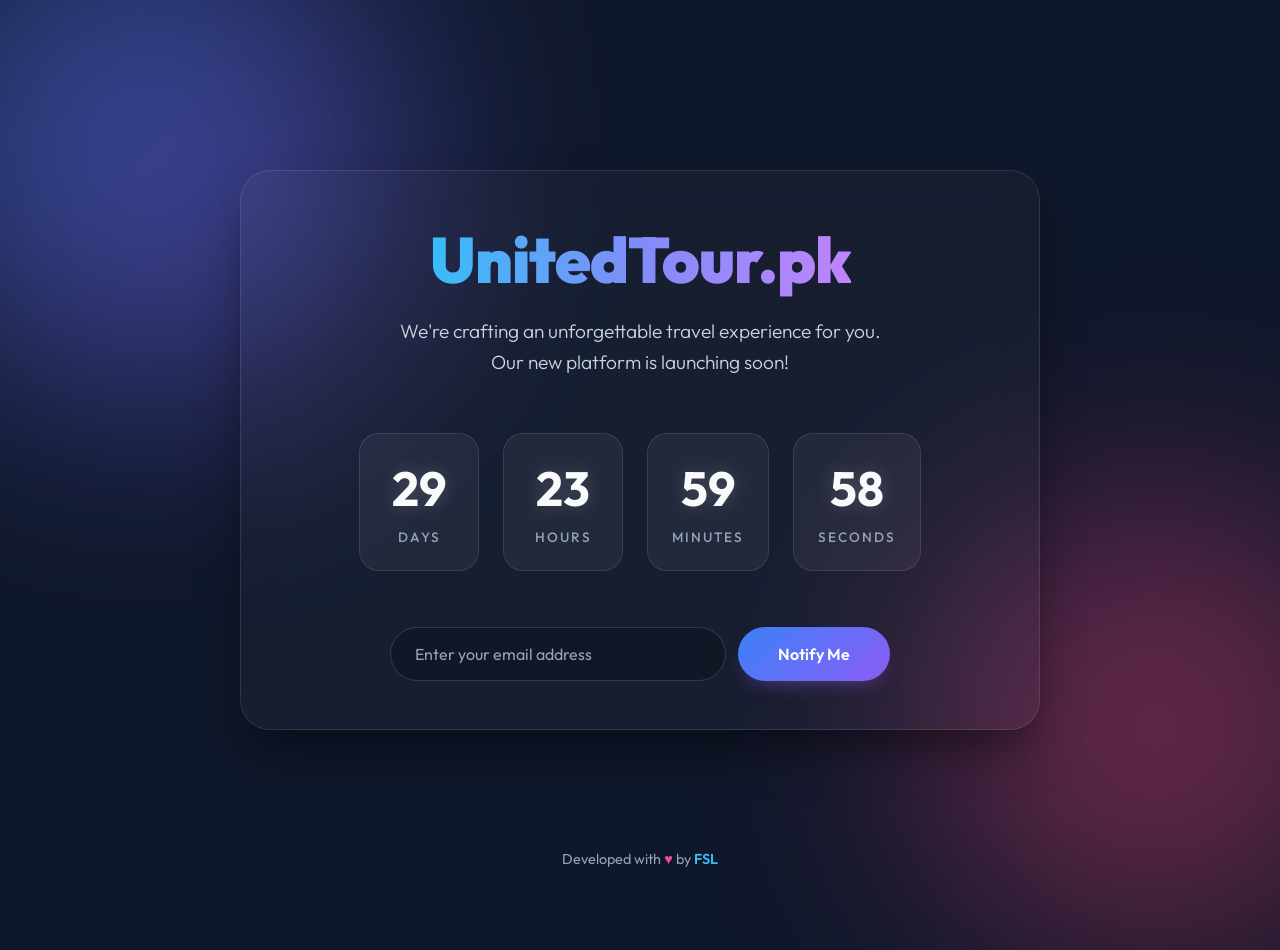
==== index.html @ 644f24e7 "coming soon page" ====
<!DOCTYPE html>
<html lang="en">
<head>
    <meta charset="UTF-8">
    <meta name="viewport" content="width=device-width, initial-scale=1.0">
    <title>UnitedTour.pk - Coming Soon</title>
    <!-- SEO Meta Tags -->
    <meta name="description" content="UnitedTour.pk - Crafting unforgettable travel experiences. We are launching soon.">
    <meta name="author" content="FSL">
    
    <!-- Modern Google Fonts -->
    <link rel="preconnect" href="https://fonts.googleapis.com">
    <link rel="preconnect" href="https://fonts.gstatic.com" crossorigin>
    <link href="https://fonts.googleapis.com/css2?family=Outfit:wght@300;400;500;700;900&display=swap" rel="stylesheet">
    
    <style>
        /* CSS Reset & Variables */
        :root {
            --bg-color: #0f172a;
            --text-primary: #ffffff;
            --text-secondary: #cbd5e1;
            --text-muted: #94a3b8;
            --glass-bg: rgba(255, 255, 255, 0.03);
            --glass-border: rgba(255, 255, 255, 0.1);
            --gradient-1: #3b82f6;
            --gradient-2: #8b5cf6;
            --gradient-3: #ec4899;
            --gradient-4: #f43f5e;
            --accent-glow: rgba(139, 92, 246, 0.5);
        }

        * {
            margin: 0;
            padding: 0;
            box-sizing: border-box;
        }

        body {
            font-family: 'Outfit', sans-serif;
            background: var(--bg-color);
            color: var(--text-primary);
            min-height: 100vh;
            display: flex;
            flex-direction: column;
            justify-content: center;
            align-items: center;
            overflow: hidden;
            position: relative;
        }

        /* Animated Background Blobs */
        .bg-blob {
            position: absolute;
            filter: blur(120px);
            z-index: 0;
            border-radius: 50%;
            animation: float infinite alternate ease-in-out;
        }

        .blob-1 {
            width: 500px;
            height: 500px;
            background: linear-gradient(135deg, var(--gradient-1), var(--gradient-2));
            top: -100px;
            left: -100px;
            opacity: 0.5;
            animation-duration: 12s;
        }

        .blob-2 {
            width: 450px;
            height: 450px;
            background: linear-gradient(135deg, var(--gradient-3), var(--gradient-4));
            bottom: -50px;
            right: -100px;
            opacity: 0.4;
            animation-duration: 10s;
            animation-delay: -5s;
        }

        @keyframes float {
            0% { transform: translate(0, 0) scale(1) rotate(0deg); }
            100% { transform: translate(50px, 80px) scale(1.1) rotate(15deg); }
        }

        /* Main Glassmorphism Container */
        .container {
            z-index: 10;
            text-align: center;
            padding: 3rem 2rem;
            background: var(--glass-bg);
            backdrop-filter: blur(20px);
            -webkit-backdrop-filter: blur(20px);
            border: 1px solid var(--glass-border);
            border-radius: 30px;
            max-width: 800px;
            width: 90%;
            box-shadow: 0 25px 50px -12px rgba(0, 0, 0, 0.5);
            animation: slideUpFade 1.2s cubic-bezier(0.16, 1, 0.3, 1);
        }

        @keyframes slideUpFade {
            from { opacity: 0; transform: translateY(40px); }
            to { opacity: 1; transform: translateY(0); }
        }

        /* Typography */
        .logo {
            font-size: clamp(2.5rem, 6vw, 4rem);
            font-weight: 900;
            margin-bottom: 1rem;
            background: linear-gradient(to right, #38bdf8, #818cf8, #c084fc);
            -webkit-background-clip: text;
            -webkit-text-fill-color: transparent;
            background-clip: text;
            letter-spacing: -1px;
            display: inline-block;
        }

        .subtitle {
            font-size: clamp(1rem, 2vw, 1.2rem);
            font-weight: 300;
            color: var(--text-secondary);
            margin-bottom: 3.5rem;
            line-height: 1.6;
        }

        /* Countdown Timer */
        .countdown {
            display: flex;
            justify-content: center;
            gap: 1.5rem;
            margin-bottom: 3.5rem;
            flex-wrap: wrap;
        }

        .time-box {
            background: rgba(255, 255, 255, 0.05);
            border: 1px solid var(--glass-border);
            border-radius: 20px;
            padding: 1.5rem;
            min-width: 120px;
            transition: all 0.4s cubic-bezier(0.175, 0.885, 0.32, 1.275);
            position: relative;
            overflow: hidden;
        }

        .time-box::before {
            content: '';
            position: absolute;
            top: 0;
            left: 0;
            width: 100%;
            height: 100%;
            background: linear-gradient(135deg, rgba(255,255,255,0.1), transparent);
            opacity: 0;
            transition: opacity 0.3s ease;
        }

        .time-box:hover {
            transform: translateY(-8px);
            background: rgba(255, 255, 255, 0.08);
            border-color: rgba(255, 255, 255, 0.3);
            box-shadow: 0 15px 30px -10px rgba(0, 0, 0, 0.4);
        }

        .time-box:hover::before {
            opacity: 1;
        }

        .time {
            font-size: clamp(2rem, 5vw, 3rem);
            font-weight: 700;
            display: block;
            margin-bottom: 0.5rem;
            color: #f8fafc;
            text-shadow: 0 0 20px rgba(255, 255, 255, 0.2);
        }

        .label {
            font-size: 0.85rem;
            text-transform: uppercase;
            letter-spacing: 2px;
            color: var(--text-muted);
            font-weight: 500;
        }

        /* Notification Form */
        .notify-container {
            display: flex;
            justify-content: center;
            gap: 12px;
            flex-wrap: wrap;
            max-width: 500px;
            margin: 0 auto;
        }

        .email-input {
            flex: 1;
            min-width: 200px;
            padding: 1rem 1.5rem;
            border-radius: 50px;
            border: 1px solid rgba(255, 255, 255, 0.15);
            background: rgba(0, 0, 0, 0.2);
            color: white;
            font-size: 1rem;
            font-family: inherit;
            outline: none;
            transition: all 0.3s ease;
        }

        .email-input:focus {
            border-color: #38bdf8;
            background: rgba(0, 0, 0, 0.3);
            box-shadow: 0 0 20px rgba(56, 189, 248, 0.2);
        }

        .email-input::placeholder {
            color: var(--text-muted);
        }

        .btn {
            padding: 1rem 2.5rem;
            border-radius: 50px;
            border: none;
            background: linear-gradient(135deg, var(--gradient-1), var(--gradient-2));
            color: white;
            font-size: 1rem;
            font-weight: 600;
            font-family: inherit;
            cursor: pointer;
            transition: all 0.3s ease;
            box-shadow: 0 10px 20px -10px var(--accent-glow);
            position: relative;
            overflow: hidden;
        }

        .btn::after {
            content: '';
            position: absolute;
            top: -50%;
            left: -50%;
            width: 200%;
            height: 200%;
            background: linear-gradient(to right, rgba(255,255,255,0) 0%, rgba(255,255,255,0.3) 50%, rgba(255,255,255,0) 100%);
            transform: rotate(45deg);
            transition: all 0.3s ease;
            opacity: 0;
        }

        .btn:hover {
            transform: translateY(-2px) scale(1.02);
            box-shadow: 0 15px 25px -10px rgba(139, 92, 246, 0.8);
        }

        .btn:hover::after {
            animation: shine 1.5s ease-out;
            opacity: 1;
        }

        @keyframes shine {
            0% { left: -100%; top: -100%; }
            100% { left: 100%; top: 100%; }
        }

        .btn:active {
            transform: translateY(1px);
        }

        /* Footer / Developer Tag */
        .developer-tag {
            position: absolute;
            bottom: 2rem;
            font-size: 0.9rem;
            color: var(--text-muted);
            font-weight: 400;
            z-index: 10;
            opacity: 0;
            animation: fadeIn 1s ease forwards 1s;
        }

        .developer-tag a {
            color: #38bdf8;
            font-weight: 600;
            text-decoration: none;
            transition: color 0.3s ease;
            position: relative;
        }

        .developer-tag a::after {
            content: '';
            position: absolute;
            width: 100%;
            height: 1px;
            bottom: -2px;
            left: 0;
            background-color: #38bdf8;
            transform: scaleX(0);
            transform-origin: bottom right;
            transition: transform 0.3s ease-out;
        }

        .developer-tag a:hover::after {
            transform: scaleX(1);
            transform-origin: bottom left;
        }

        @keyframes fadeIn {
            to { opacity: 1; }
        }

        /* Responsive Design */
        @media (max-width: 640px) {
            .container {
                padding: 2.5rem 1.5rem;
            }
            .time-box {
                min-width: 90px;
                padding: 1rem;
                gap: 1rem;
            }
            .notify-container {
                flex-direction: column;
            }
            .btn {
                width: 100%;
            }
        }
    </style>
</head>
<body>
    <!-- Background Elements -->
    <div class="bg-blob blob-1"></div>
    <div class="bg-blob blob-2"></div>

    <!-- Main Content -->
    <main class="container">
        <h1 class="logo">UnitedTour.pk</h1>
        <p class="subtitle">We're crafting an unforgettable travel experience for you. <br>Our new platform is launching soon!</p>
        
        <!-- Timer Section -->
        <div class="countdown">
            <div class="time-box">
                <span class="time" id="days">00</span>
                <span class="label">Days</span>
            </div>
            <div class="time-box">
                <span class="time" id="hours">00</span>
                <span class="label">Hours</span>
            </div>
            <div class="time-box">
                <span class="time" id="minutes">00</span>
                <span class="label">Minutes</span>
            </div>
            <div class="time-box">
                <span class="time" id="seconds">00</span>
                <span class="label">Seconds</span>
            </div>
        </div>

        <!-- Notification Form -->
        <form class="notify-container" onsubmit="event.preventDefault(); submitForm();">
            <input type="email" id="email" class="email-input" placeholder="Enter your email address" required aria-label="Email Address">
            <button type="submit" class="btn" id="notify-btn">Notify Me</button>
        </form>
    </main>

    <!-- Developer Footer -->
    <footer class="developer-tag">
        Developed with <span style="color: #ec4899; animation: pulse 1.5s infinite;">♥</span> by <a href="#" target="_blank">FSL</a>
    </footer>

    <script>
        // Set launch date (30 days from current date)
        const countDownDate = new Date();
        countDownDate.setDate(countDownDate.getDate() + 30);

        // Update countdown every second
        const timerInterval = setInterval(function() {
            const now = new Date().getTime();
            const distance = countDownDate - now;

            // Calculations
            const days = Math.floor(distance / (1000 * 60 * 60 * 24));
            const hours = Math.floor((distance % (1000 * 60 * 60 * 24)) / (1000 * 60 * 60));
            const minutes = Math.floor((distance % (1000 * 60 * 60)) / (1000 * 60));
            const seconds = Math.floor((distance % (1000 * 60)) / 1000);

            // UI Update with leading zeros
            document.getElementById("days").innerText = days.toString().padStart(2, '0');
            document.getElementById("hours").innerText = hours.toString().padStart(2, '0');
            document.getElementById("minutes").innerText = minutes.toString().padStart(2, '0');
            document.getElementById("seconds").innerText = seconds.toString().padStart(2, '0');

            // Expiry Check
            if (distance < 0) {
                clearInterval(timerInterval);
                document.querySelector(".countdown").innerHTML = "<div class='subtitle' style='margin:0; font-size: 1.5rem; color: #fff;'>We are live now!</div>";
            }
        }, 1000);

        // Interactive Button Feedback
        function submitForm() {
            const btn = document.getElementById('notify-btn');
            const emailInput = document.getElementById('email');
            
            if(emailInput.value) {
                const originalText = btn.innerText;
                const originalBg = btn.style.background;
                
                // Success state
                btn.innerText = 'Added! ✓';
                btn.style.background = 'linear-gradient(135deg, #10b981, #059669)';
                btn.style.boxShadow = '0 10px 20px -10px rgba(16, 185, 129, 0.6)';
                
                emailInput.value = ''; // clear input
                emailInput.blur();
                
                // Reset state after 3 seconds
                setTimeout(() => {
                    btn.innerText = originalText;
                    btn.style.background = originalBg;
                    btn.style.boxShadow = '';
                }, 3000);
            }
        }
    </script>
</body>
</html>
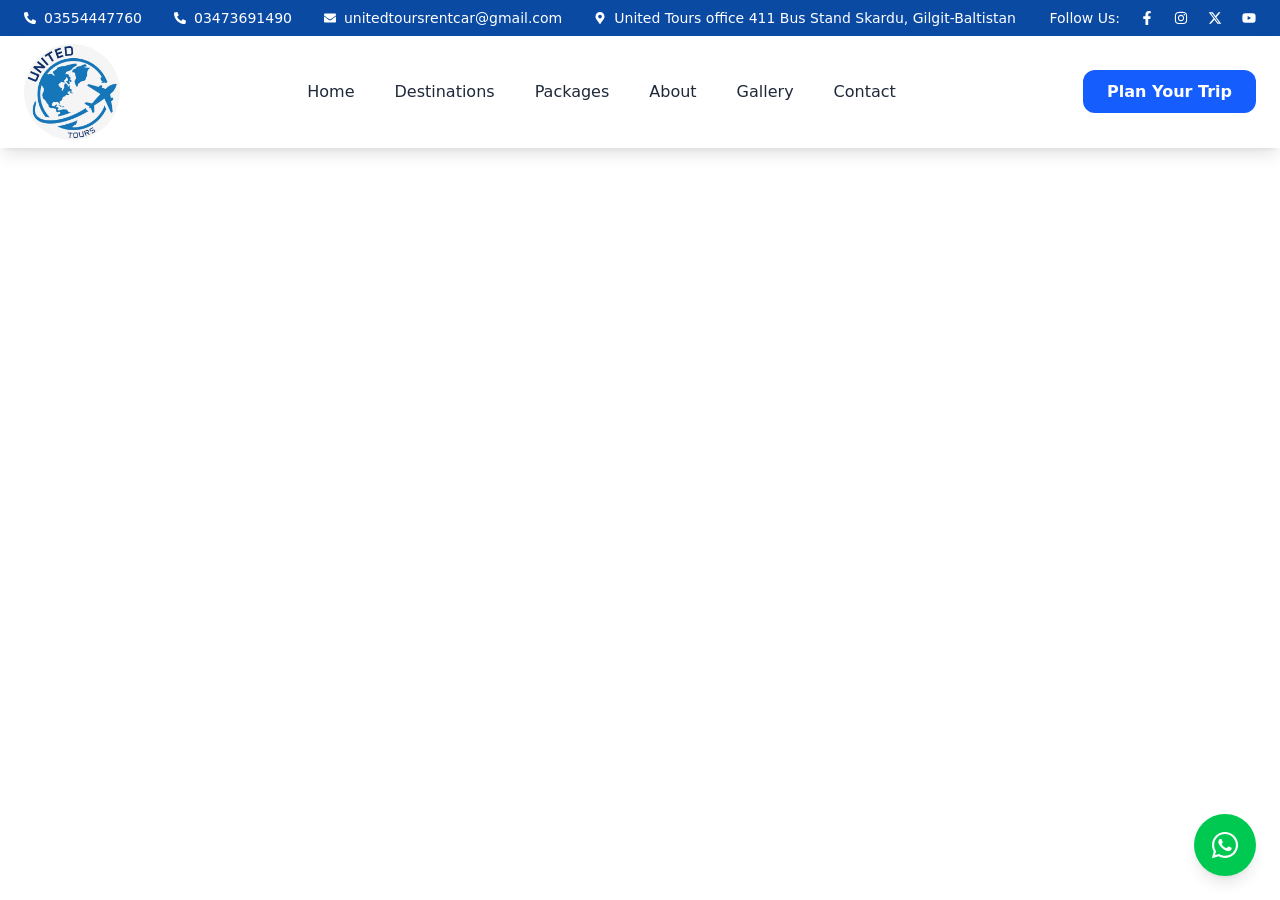
==== commit 9b7c2a37: "first deploy" ====
--- a/index.html
+++ b/index.html
@@ -1,429 +1,14 @@
-<!DOCTYPE html>
+<!doctype html>
 <html lang="en">
 <head>
-    <meta charset="UTF-8">
-    <meta name="viewport" content="width=device-width, initial-scale=1.0">
-    <title>UnitedTour.pk - Coming Soon</title>
-    <!-- SEO Meta Tags -->
-    <meta name="description" content="UnitedTour.pk - Crafting unforgettable travel experiences. We are launching soon.">
-    <meta name="author" content="FSL">
-    
-    <!-- Modern Google Fonts -->
-    <link rel="preconnect" href="https://fonts.googleapis.com">
-    <link rel="preconnect" href="https://fonts.gstatic.com" crossorigin>
-    <link href="https://fonts.googleapis.com/css2?family=Outfit:wght@300;400;500;700;900&display=swap" rel="stylesheet">
-    
-    <style>
-        /* CSS Reset & Variables */
-        :root {
-            --bg-color: #0f172a;
-            --text-primary: #ffffff;
-            --text-secondary: #cbd5e1;
-            --text-muted: #94a3b8;
-            --glass-bg: rgba(255, 255, 255, 0.03);
-            --glass-border: rgba(255, 255, 255, 0.1);
-            --gradient-1: #3b82f6;
-            --gradient-2: #8b5cf6;
-            --gradient-3: #ec4899;
-            --gradient-4: #f43f5e;
-            --accent-glow: rgba(139, 92, 246, 0.5);
-        }
-
-        * {
-            margin: 0;
-            padding: 0;
-            box-sizing: border-box;
-        }
-
-        body {
-            font-family: 'Outfit', sans-serif;
-            background: var(--bg-color);
-            color: var(--text-primary);
-            min-height: 100vh;
-            display: flex;
-            flex-direction: column;
-            justify-content: center;
-            align-items: center;
-            overflow: hidden;
-            position: relative;
-        }
-
-        /* Animated Background Blobs */
-        .bg-blob {
-            position: absolute;
-            filter: blur(120px);
-            z-index: 0;
-            border-radius: 50%;
-            animation: float infinite alternate ease-in-out;
-        }
-
-        .blob-1 {
-            width: 500px;
-            height: 500px;
-            background: linear-gradient(135deg, var(--gradient-1), var(--gradient-2));
-            top: -100px;
-            left: -100px;
-            opacity: 0.5;
-            animation-duration: 12s;
-        }
-
-        .blob-2 {
-            width: 450px;
-            height: 450px;
-            background: linear-gradient(135deg, var(--gradient-3), var(--gradient-4));
-            bottom: -50px;
-            right: -100px;
-            opacity: 0.4;
-            animation-duration: 10s;
-            animation-delay: -5s;
-        }
-
-        @keyframes float {
-            0% { transform: translate(0, 0) scale(1) rotate(0deg); }
-            100% { transform: translate(50px, 80px) scale(1.1) rotate(15deg); }
-        }
-
-        /* Main Glassmorphism Container */
-        .container {
-            z-index: 10;
-            text-align: center;
-            padding: 3rem 2rem;
-            background: var(--glass-bg);
-            backdrop-filter: blur(20px);
-            -webkit-backdrop-filter: blur(20px);
-            border: 1px solid var(--glass-border);
-            border-radius: 30px;
-            max-width: 800px;
-            width: 90%;
-            box-shadow: 0 25px 50px -12px rgba(0, 0, 0, 0.5);
-            animation: slideUpFade 1.2s cubic-bezier(0.16, 1, 0.3, 1);
-        }
-
-        @keyframes slideUpFade {
-            from { opacity: 0; transform: translateY(40px); }
-            to { opacity: 1; transform: translateY(0); }
-        }
-
-        /* Typography */
-        .logo {
-            font-size: clamp(2.5rem, 6vw, 4rem);
-            font-weight: 900;
-            margin-bottom: 1rem;
-            background: linear-gradient(to right, #38bdf8, #818cf8, #c084fc);
-            -webkit-background-clip: text;
-            -webkit-text-fill-color: transparent;
-            background-clip: text;
-            letter-spacing: -1px;
-            display: inline-block;
-        }
-
-        .subtitle {
-            font-size: clamp(1rem, 2vw, 1.2rem);
-            font-weight: 300;
-            color: var(--text-secondary);
-            margin-bottom: 3.5rem;
-            line-height: 1.6;
-        }
-
-        /* Countdown Timer */
-        .countdown {
-            display: flex;
-            justify-content: center;
-            gap: 1.5rem;
-            margin-bottom: 3.5rem;
-            flex-wrap: wrap;
-        }
-
-        .time-box {
-            background: rgba(255, 255, 255, 0.05);
-            border: 1px solid var(--glass-border);
-            border-radius: 20px;
-            padding: 1.5rem;
-            min-width: 120px;
-            transition: all 0.4s cubic-bezier(0.175, 0.885, 0.32, 1.275);
-            position: relative;
-            overflow: hidden;
-        }
-
-        .time-box::before {
-            content: '';
-            position: absolute;
-            top: 0;
-            left: 0;
-            width: 100%;
-            height: 100%;
-            background: linear-gradient(135deg, rgba(255,255,255,0.1), transparent);
-            opacity: 0;
-            transition: opacity 0.3s ease;
-        }
-
-        .time-box:hover {
-            transform: translateY(-8px);
-            background: rgba(255, 255, 255, 0.08);
-            border-color: rgba(255, 255, 255, 0.3);
-            box-shadow: 0 15px 30px -10px rgba(0, 0, 0, 0.4);
-        }
-
-        .time-box:hover::before {
-            opacity: 1;
-        }
-
-        .time {
-            font-size: clamp(2rem, 5vw, 3rem);
-            font-weight: 700;
-            display: block;
-            margin-bottom: 0.5rem;
-            color: #f8fafc;
-            text-shadow: 0 0 20px rgba(255, 255, 255, 0.2);
-        }
-
-        .label {
-            font-size: 0.85rem;
-            text-transform: uppercase;
-            letter-spacing: 2px;
-            color: var(--text-muted);
-            font-weight: 500;
-        }
-
-        /* Notification Form */
-        .notify-container {
-            display: flex;
-            justify-content: center;
-            gap: 12px;
-            flex-wrap: wrap;
-            max-width: 500px;
-            margin: 0 auto;
-        }
-
-        .email-input {
-            flex: 1;
-            min-width: 200px;
-            padding: 1rem 1.5rem;
-            border-radius: 50px;
-            border: 1px solid rgba(255, 255, 255, 0.15);
-            background: rgba(0, 0, 0, 0.2);
-            color: white;
-            font-size: 1rem;
-            font-family: inherit;
-            outline: none;
-            transition: all 0.3s ease;
-        }
-
-        .email-input:focus {
-            border-color: #38bdf8;
-            background: rgba(0, 0, 0, 0.3);
-            box-shadow: 0 0 20px rgba(56, 189, 248, 0.2);
-        }
-
-        .email-input::placeholder {
-            color: var(--text-muted);
-        }
-
-        .btn {
-            padding: 1rem 2.5rem;
-            border-radius: 50px;
-            border: none;
-            background: linear-gradient(135deg, var(--gradient-1), var(--gradient-2));
-            color: white;
-            font-size: 1rem;
-            font-weight: 600;
-            font-family: inherit;
-            cursor: pointer;
-            transition: all 0.3s ease;
-            box-shadow: 0 10px 20px -10px var(--accent-glow);
-            position: relative;
-            overflow: hidden;
-        }
-
-        .btn::after {
-            content: '';
-            position: absolute;
-            top: -50%;
-            left: -50%;
-            width: 200%;
-            height: 200%;
-            background: linear-gradient(to right, rgba(255,255,255,0) 0%, rgba(255,255,255,0.3) 50%, rgba(255,255,255,0) 100%);
-            transform: rotate(45deg);
-            transition: all 0.3s ease;
-            opacity: 0;
-        }
-
-        .btn:hover {
-            transform: translateY(-2px) scale(1.02);
-            box-shadow: 0 15px 25px -10px rgba(139, 92, 246, 0.8);
-        }
-
-        .btn:hover::after {
-            animation: shine 1.5s ease-out;
-            opacity: 1;
-        }
-
-        @keyframes shine {
-            0% { left: -100%; top: -100%; }
-            100% { left: 100%; top: 100%; }
-        }
-
-        .btn:active {
-            transform: translateY(1px);
-        }
-
-        /* Footer / Developer Tag */
-        .developer-tag {
-            position: absolute;
-            bottom: 2rem;
-            font-size: 0.9rem;
-            color: var(--text-muted);
-            font-weight: 400;
-            z-index: 10;
-            opacity: 0;
-            animation: fadeIn 1s ease forwards 1s;
-        }
-
-        .developer-tag a {
-            color: #38bdf8;
-            font-weight: 600;
-            text-decoration: none;
-            transition: color 0.3s ease;
-            position: relative;
-        }
-
-        .developer-tag a::after {
-            content: '';
-            position: absolute;
-            width: 100%;
-            height: 1px;
-            bottom: -2px;
-            left: 0;
-            background-color: #38bdf8;
-            transform: scaleX(0);
-            transform-origin: bottom right;
-            transition: transform 0.3s ease-out;
-        }
-
-        .developer-tag a:hover::after {
-            transform: scaleX(1);
-            transform-origin: bottom left;
-        }
-
-        @keyframes fadeIn {
-            to { opacity: 1; }
-        }
-
-        /* Responsive Design */
-        @media (max-width: 640px) {
-            .container {
-                padding: 2.5rem 1.5rem;
-            }
-            .time-box {
-                min-width: 90px;
-                padding: 1rem;
-                gap: 1rem;
-            }
-            .notify-container {
-                flex-direction: column;
-            }
-            .btn {
-                width: 100%;
-            }
-        }
-    </style>
+  <meta charset="UTF-8" />
+  <link rel="icon" type="image/png" href="/ulogo.png" />
+  <meta name="viewport" content="width=device-width, initial-scale=1.0" />
+  <title>United Tours</title>
+  <script type="module" crossorigin src="/assets/index-T_ufyeS6.js"></script>
+  <link rel="stylesheet" crossorigin href="/assets/index-BmXzEXGa.css">
 </head>
 <body>
-    <!-- Background Elements -->
-    <div class="bg-blob blob-1"></div>
-    <div class="bg-blob blob-2"></div>
-
-    <!-- Main Content -->
-    <main class="container">
-        <h1 class="logo">UnitedTour.pk</h1>
-        <p class="subtitle">We're crafting an unforgettable travel experience for you. <br>Our new platform is launching soon!</p>
-        
-        <!-- Timer Section -->
-        <div class="countdown">
-            <div class="time-box">
-                <span class="time" id="days">00</span>
-                <span class="label">Days</span>
-            </div>
-            <div class="time-box">
-                <span class="time" id="hours">00</span>
-                <span class="label">Hours</span>
-            </div>
-            <div class="time-box">
-                <span class="time" id="minutes">00</span>
-                <span class="label">Minutes</span>
-            </div>
-            <div class="time-box">
-                <span class="time" id="seconds">00</span>
-                <span class="label">Seconds</span>
-            </div>
-        </div>
-
-        <!-- Notification Form -->
-        <form class="notify-container" onsubmit="event.preventDefault(); submitForm();">
-            <input type="email" id="email" class="email-input" placeholder="Enter your email address" required aria-label="Email Address">
-            <button type="submit" class="btn" id="notify-btn">Notify Me</button>
-        </form>
-    </main>
-
-    <!-- Developer Footer -->
-    <footer class="developer-tag">
-        Developed with <span style="color: #ec4899; animation: pulse 1.5s infinite;">♥</span> by <a href="#" target="_blank">FSL</a>
-    </footer>
-
-    <script>
-        // Set launch date (30 days from current date)
-        const countDownDate = new Date();
-        countDownDate.setDate(countDownDate.getDate() + 30);
-
-        // Update countdown every second
-        const timerInterval = setInterval(function() {
-            const now = new Date().getTime();
-            const distance = countDownDate - now;
-
-            // Calculations
-            const days = Math.floor(distance / (1000 * 60 * 60 * 24));
-            const hours = Math.floor((distance % (1000 * 60 * 60 * 24)) / (1000 * 60 * 60));
-            const minutes = Math.floor((distance % (1000 * 60 * 60)) / (1000 * 60));
-            const seconds = Math.floor((distance % (1000 * 60)) / 1000);
-
-            // UI Update with leading zeros
-            document.getElementById("days").innerText = days.toString().padStart(2, '0');
-            document.getElementById("hours").innerText = hours.toString().padStart(2, '0');
-            document.getElementById("minutes").innerText = minutes.toString().padStart(2, '0');
-            document.getElementById("seconds").innerText = seconds.toString().padStart(2, '0');
-
-            // Expiry Check
-            if (distance < 0) {
-                clearInterval(timerInterval);
-                document.querySelector(".countdown").innerHTML = "<div class='subtitle' style='margin:0; font-size: 1.5rem; color: #fff;'>We are live now!</div>";
-            }
-        }, 1000);
-
-        // Interactive Button Feedback
-        function submitForm() {
-            const btn = document.getElementById('notify-btn');
-            const emailInput = document.getElementById('email');
-            
-            if(emailInput.value) {
-                const originalText = btn.innerText;
-                const originalBg = btn.style.background;
-                
-                // Success state
-                btn.innerText = 'Added! ✓';
-                btn.style.background = 'linear-gradient(135deg, #10b981, #059669)';
-                btn.style.boxShadow = '0 10px 20px -10px rgba(16, 185, 129, 0.6)';
-                
-                emailInput.value = ''; // clear input
-                emailInput.blur();
-                
-                // Reset state after 3 seconds
-                setTimeout(() => {
-                    btn.innerText = originalText;
-                    btn.style.background = originalBg;
-                    btn.style.boxShadow = '';
-                }, 3000);
-            }
-        }
-    </script>
+  <div id="root"></div>
 </body>
-</html>
+</html>
--- a/assets/index-BmXzEXGa.css
+++ b/assets/index-BmXzEXGa.css
@@ -0,0 +1,2 @@
+/*! tailwindcss v4.3.0 | MIT License | https://tailwindcss.com */
+@layer properties{@supports (((-webkit-hyphens:none)) and (not (margin-trim:inline))) or ((-moz-orient:inline) and (not (color:rgb(from red r g b)))){*,:before,:after,::backdrop{--tw-rotate-x:initial;--tw-rotate-y:initial;--tw-rotate-z:initial;--tw-skew-x:initial;--tw-skew-y:initial;--tw-space-y-reverse:0;--tw-border-style:solid;--tw-gradient-position:initial;--tw-gradient-from:#0000;--tw-gradient-via:#0000;--tw-gradient-to:#0000;--tw-gradient-stops:initial;--tw-gradient-via-stops:initial;--tw-gradient-from-position:0%;--tw-gradient-via-position:50%;--tw-gradient-to-position:100%;--tw-leading:initial;--tw-font-weight:initial;--tw-tracking:initial;--tw-shadow:0 0 #0000;--tw-shadow-color:initial;--tw-shadow-alpha:100%;--tw-inset-shadow:0 0 #0000;--tw-inset-shadow-color:initial;--tw-inset-shadow-alpha:100%;--tw-ring-color:initial;--tw-ring-shadow:0 0 #0000;--tw-inset-ring-color:initial;--tw-inset-ring-shadow:0 0 #0000;--tw-ring-inset:initial;--tw-ring-offset-width:0px;--tw-ring-offset-color:#fff;--tw-ring-offset-shadow:0 0 #0000;--tw-blur:initial;--tw-brightness:initial;--tw-contrast:initial;--tw-grayscale:initial;--tw-hue-rotate:initial;--tw-invert:initial;--tw-opacity:initial;--tw-saturate:initial;--tw-sepia:initial;--tw-drop-shadow:initial;--tw-drop-shadow-color:initial;--tw-drop-shadow-alpha:100%;--tw-drop-shadow-size:initial;--tw-backdrop-blur:initial;--tw-backdrop-brightness:initial;--tw-backdrop-contrast:initial;--tw-backdrop-grayscale:initial;--tw-backdrop-hue-rotate:initial;--tw-backdrop-invert:initial;--tw-backdrop-opacity:initial;--tw-backdrop-saturate:initial;--tw-backdrop-sepia:initial;--tw-duration:initial;--tw-scale-x:1;--tw-scale-y:1;--tw-scale-z:1;--tw-content:"";--tw-translate-x:0;--tw-translate-y:0;--tw-translate-z:0}}}@layer theme{:root,:host{--font-sans:ui-sans-serif, system-ui, sans-serif, "Apple Color Emoji", "Segoe UI Emoji", "Segoe UI Symbol", "Noto Color Emoji";--font-mono:ui-monospace, SFMono-Regular, Menlo, Monaco, Consolas, "Liberation Mono", "Courier New", monospace;--color-orange-400:oklch(75% .183 55.934);--color-orange-500:oklch(70.5% .213 47.604);--color-orange-600:oklch(64.6% .222 41.116);--color-green-500:oklch(72.3% .219 149.579);--color-green-600:oklch(62.7% .194 149.214);--color-cyan-600:oklch(60.9% .126 221.723);--color-blue-50:oklch(97% .014 254.604);--color-blue-100:oklch(93.2% .032 255.585);--color-blue-500:oklch(62.3% .214 259.815);--color-blue-600:oklch(54.6% .245 262.881);--color-blue-700:oklch(48.8% .243 264.376);--color-pink-500:oklch(65.6% .241 354.308);--color-slate-50:oklch(98.4% .003 247.858);--color-slate-100:oklch(96.8% .007 247.896);--color-slate-800:oklch(27.9% .041 260.031);--color-slate-950:oklch(12.9% .042 264.695);--color-gray-50:oklch(98.5% .002 247.839);--color-gray-100:oklch(96.7% .003 264.542);--color-gray-200:oklch(92.8% .006 264.531);--color-gray-300:oklch(87.2% .01 258.338);--color-gray-400:oklch(70.7% .022 261.325);--color-gray-500:oklch(55.1% .027 264.364);--color-gray-600:oklch(44.6% .03 256.802);--color-gray-700:oklch(37.3% .034 259.733);--color-gray-800:oklch(27.8% .033 256.848);--color-gray-900:oklch(21% .034 264.665);--color-black:#000;--color-white:#fff;--spacing:.25rem;--container-sm:24rem;--container-xl:36rem;--container-2xl:42rem;--container-6xl:72rem;--container-7xl:80rem;--text-xs:.75rem;--text-xs--line-height:calc(1 / .75);--text-sm:.875rem;--text-sm--line-height:calc(1.25 / .875);--text-base:1rem;--text-base--line-height:calc(1.5 / 1);--text-lg:1.125rem;--text-lg--line-height:calc(1.75 / 1.125);--text-xl:1.25rem;--text-xl--line-height:calc(1.75 / 1.25);--text-2xl:1.5rem;--text-2xl--line-height:calc(2 / 1.5);--text-3xl:1.875rem;--text-3xl--line-height:calc(2.25 / 1.875);--text-4xl:2.25rem;--text-4xl--line-height:calc(2.5 / 2.25);--text-5xl:3rem;--text-5xl--line-height:1;--text-6xl:3.75rem;--text-6xl--line-height:1;--text-7xl:4.5rem;--text-7xl--line-height:1;--font-weight-medium:500;--font-weight-semibold:600;--font-weight-bold:700;--font-weight-extrabold:800;--font-weight-black:900;--tracking-tight:-.025em;--tracking-wide:.025em;--tracking-wider:.05em;--leading-tight:1.25;--leading-relaxed:1.625;--radius-md:.375rem;--radius-lg:.5rem;--radius-xl:.75rem;--radius-2xl:1rem;--radius-3xl:1.5rem;--blur-md:12px;--default-transition-duration:.15s;--default-transition-timing-function:cubic-bezier(.4, 0, .2, 1);--default-font-family:var(--font-sans);--default-mono-font-family:var(--font-mono)}}@layer base{*,:after,:before,::backdrop{box-sizing:border-box;border:0 solid;margin:0;padding:0}::file-selector-button{box-sizing:border-box;border:0 solid;margin:0;padding:0}html,:host{-webkit-text-size-adjust:100%;tab-size:4;line-height:1.5;font-family:var(--default-font-family,ui-sans-serif, system-ui, sans-serif, "Apple Color Emoji", "Segoe UI Emoji", "Segoe UI Symbol", "Noto Color Emoji");font-feature-settings:var(--default-font-feature-settings,normal);font-variation-settings:var(--default-font-variation-settings,normal);-webkit-tap-highlight-color:transparent}hr{height:0;color:inherit;border-top-width:1px}abbr:where([title]){-webkit-text-decoration:underline dotted;text-decoration:underline dotted}h1,h2,h3,h4,h5,h6{font-size:inherit;font-weight:inherit}a{color:inherit;-webkit-text-decoration:inherit;-webkit-text-decoration:inherit;-webkit-text-decoration:inherit;-webkit-text-decoration:inherit;text-decoration:inherit}b,strong{font-weight:bolder}code,kbd,samp,pre{font-family:var(--default-mono-font-family,ui-monospace, SFMono-Regular, Menlo, Monaco, Consolas, "Liberation Mono", "Courier New", monospace);font-feature-settings:var(--default-mono-font-feature-settings,normal);font-variation-settings:var(--default-mono-font-variation-settings,normal);font-size:1em}small{font-size:80%}sub,sup{vertical-align:baseline;font-size:75%;line-height:0;position:relative}sub{bottom:-.25em}sup{top:-.5em}table{text-indent:0;border-color:inherit;border-collapse:collapse}:-moz-focusring{outline:auto}progress{vertical-align:baseline}summary{display:list-item}ol,ul,menu{list-style:none}img,svg,video,canvas,audio,iframe,embed,object{vertical-align:middle;display:block}img,video{max-width:100%;height:auto}button,input,select,optgroup,textarea{font:inherit;font-feature-settings:inherit;font-variation-settings:inherit;letter-spacing:inherit;color:inherit;opacity:1;background-color:#0000;border-radius:0}::file-selector-button{font:inherit;font-feature-settings:inherit;font-variation-settings:inherit;letter-spacing:inherit;color:inherit;opacity:1;background-color:#0000;border-radius:0}:where(select:is([multiple],[size])) optgroup{font-weight:bolder}:where(select:is([multiple],[size])) optgroup option{padding-inline-start:20px}::file-selector-button{margin-inline-end:4px}::placeholder{opacity:1}@supports (not ((-webkit-appearance:-apple-pay-button))) or (contain-intrinsic-size:1px){::placeholder{color:currentColor}@supports (color:color-mix(in lab, red, red)){::placeholder{color:color-mix(in oklab, currentcolor 50%, transparent)}}}textarea{resize:vertical}::-webkit-search-decoration{-webkit-appearance:none}::-webkit-date-and-time-value{min-height:1lh;text-align:inherit}::-webkit-datetime-edit{display:inline-flex}::-webkit-datetime-edit-fields-wrapper{padding:0}::-webkit-datetime-edit{padding-block:0}::-webkit-datetime-edit-year-field{padding-block:0}::-webkit-datetime-edit-month-field{padding-block:0}::-webkit-datetime-edit-day-field{padding-block:0}::-webkit-datetime-edit-hour-field{padding-block:0}::-webkit-datetime-edit-minute-field{padding-block:0}::-webkit-datetime-edit-second-field{padding-block:0}::-webkit-datetime-edit-millisecond-field{padding-block:0}::-webkit-datetime-edit-meridiem-field{padding-block:0}::-webkit-calendar-picker-indicator{line-height:1}:-moz-ui-invalid{box-shadow:none}button,input:where([type=button],[type=reset],[type=submit]){appearance:button}::file-selector-button{appearance:button}::-webkit-inner-spin-button{height:auto}::-webkit-outer-spin-button{height:auto}[hidden]:where(:not([hidden=until-found])){display:none!important}}@layer components;@layer utilities{.absolute{position:absolute}.fixed{position:fixed}.relative{position:relative}.inset-0{inset:calc(var(--spacing) * 0)}.top-0{top:calc(var(--spacing) * 0)}.top-3{top:calc(var(--spacing) * 3)}.top-4{top:calc(var(--spacing) * 4)}.top-\[62\%\]{top:62%}.right-3{right:calc(var(--spacing) * 3)}.right-4{right:calc(var(--spacing) * 4)}.right-6{right:calc(var(--spacing) * 6)}.right-\[38\%\]{right:38%}.bottom-6{bottom:calc(var(--spacing) * 6)}.left-0{left:calc(var(--spacing) * 0)}.z-10{z-index:10}.z-20{z-index:20}.z-50{z-index:50}.order-1{order:1}.order-2{order:2}.col-span-2{grid-column:span 2/span 2}.col-span-3{grid-column:span 3/span 3}.row-span-2{grid-row:span 2/span 2}.mx-auto{margin-inline:auto}.mt-1{margin-top:calc(var(--spacing) * 1)}.mt-2{margin-top:calc(var(--spacing) * 2)}.mt-4{margin-top:calc(var(--spacing) * 4)}.mt-6{margin-top:calc(var(--spacing) * 6)}.mt-8{margin-top:calc(var(--spacing) * 8)}.mt-10{margin-top:calc(var(--spacing) * 10)}.mt-12{margin-top:calc(var(--spacing) * 12)}.mt-14{margin-top:calc(var(--spacing) * 14)}.mt-16{margin-top:calc(var(--spacing) * 16)}.mt-20{margin-top:calc(var(--spacing) * 20)}.mt-auto{margin-top:auto}.mb-2{margin-bottom:calc(var(--spacing) * 2)}.mb-3{margin-bottom:calc(var(--spacing) * 3)}.mb-4{margin-bottom:calc(var(--spacing) * 4)}.mb-6{margin-bottom:calc(var(--spacing) * 6)}.mb-8{margin-bottom:calc(var(--spacing) * 8)}.mb-10{margin-bottom:calc(var(--spacing) * 10)}.mb-14{margin-bottom:calc(var(--spacing) * 14)}.mb-16{margin-bottom:calc(var(--spacing) * 16)}.ml-2{margin-left:calc(var(--spacing) * 2)}.ml-auto{margin-left:auto}.block{display:block}.flex{display:flex}.grid{display:grid}.hidden{display:none}.inline-block{display:inline-block}.inline-flex{display:inline-flex}.h-16{height:calc(var(--spacing) * 16)}.h-24{height:calc(var(--spacing) * 24)}.h-36{height:calc(var(--spacing) * 36)}.h-40{height:calc(var(--spacing) * 40)}.h-56{height:calc(var(--spacing) * 56)}.h-60{height:calc(var(--spacing) * 60)}.h-64{height:calc(var(--spacing) * 64)}.h-\[136px\]{height:136px}.h-full{height:100%}.max-h-0{max-height:calc(var(--spacing) * 0)}.max-h-\[600px\]{max-height:600px}.min-h-\[300px\]{min-height:300px}.min-h-screen{min-height:100vh}.w-auto{width:auto}.w-full{width:100%}.max-w-2xl{max-width:var(--container-2xl)}.max-w-6xl{max-width:var(--container-6xl)}.max-w-7xl{max-width:var(--container-7xl)}.max-w-\[120px\]{max-width:120px}.max-w-sm{max-width:var(--container-sm)}.max-w-xl{max-width:var(--container-xl)}.flex-1{flex:1}.flex-grow{flex-grow:1}.transform{transform:var(--tw-rotate-x,) var(--tw-rotate-y,) var(--tw-rotate-z,) var(--tw-skew-x,) var(--tw-skew-y,)}.cursor-pointer{cursor:pointer}.resize-none{resize:none}.auto-rows-\[220px\]{grid-auto-rows:220px}.grid-cols-1{grid-template-columns:repeat(1,minmax(0,1fr))}.grid-cols-3{grid-template-columns:repeat(3,minmax(0,1fr))}.flex-col{flex-direction:column}.items-center{align-items:center}.items-start{align-items:flex-start}.justify-between{justify-content:space-between}.justify-center{justify-content:center}.gap-2{gap:calc(var(--spacing) * 2)}.gap-3{gap:calc(var(--spacing) * 3)}.gap-4{gap:calc(var(--spacing) * 4)}.gap-5{gap:calc(var(--spacing) * 5)}.gap-8{gap:calc(var(--spacing) * 8)}.gap-10{gap:calc(var(--spacing) * 10)}.gap-12{gap:calc(var(--spacing) * 12)}:where(.space-y-2>:not(:last-child)){--tw-space-y-reverse:0;margin-block-start:calc(calc(var(--spacing) * 2) * var(--tw-space-y-reverse));margin-block-end:calc(calc(var(--spacing) * 2) * calc(1 - var(--tw-space-y-reverse)))}:where(.space-y-6>:not(:last-child)){--tw-space-y-reverse:0;margin-block-start:calc(calc(var(--spacing) * 6) * var(--tw-space-y-reverse));margin-block-end:calc(calc(var(--spacing) * 6) * calc(1 - var(--tw-space-y-reverse)))}:where(.space-y-8>:not(:last-child)){--tw-space-y-reverse:0;margin-block-start:calc(calc(var(--spacing) * 8) * var(--tw-space-y-reverse));margin-block-end:calc(calc(var(--spacing) * 8) * calc(1 - var(--tw-space-y-reverse)))}.overflow-hidden{overflow:hidden}.rounded-2xl{border-radius:var(--radius-2xl)}.rounded-3xl{border-radius:var(--radius-3xl)}.rounded-full{border-radius:3.40282e38px}.rounded-lg{border-radius:var(--radius-lg)}.rounded-md{border-radius:var(--radius-md)}.rounded-xl{border-radius:var(--radius-xl)}.border{border-style:var(--tw-border-style);border-width:1px}.border-t{border-top-style:var(--tw-border-style);border-top-width:1px}.border-b{border-bottom-style:var(--tw-border-style);border-bottom-width:1px}.border-slate-800{border-color:var(--color-slate-800)}.border-white\/10{border-color:#ffffff1a}@supports (color:color-mix(in lab, red, red)){.border-white\/10{border-color:color-mix(in oklab, var(--color-white) 10%, transparent)}}.bg-\[\#0A4AA3\]{background-color:#0a4aa3}.bg-\[\#2947a3\]{background-color:#2947a3}.bg-\[\#071633\]{background-color:#071633}.bg-\[\#f8fafc\]{background-color:#f8fafc}.bg-blue-50{background-color:var(--color-blue-50)}.bg-blue-100{background-color:var(--color-blue-100)}.bg-blue-600{background-color:var(--color-blue-600)}.bg-green-500{background-color:var(--color-green-500)}.bg-orange-500{background-color:var(--color-orange-500)}.bg-slate-50{background-color:var(--color-slate-50)}.bg-slate-100{background-color:var(--color-slate-100)}.bg-slate-950{background-color:var(--color-slate-950)}.bg-white{background-color:var(--color-white)}.bg-white\/5{background-color:#ffffff0d}@supports (color:color-mix(in lab, red, red)){.bg-white\/5{background-color:color-mix(in oklab, var(--color-white) 5%, transparent)}}.bg-white\/10{background-color:#ffffff1a}@supports (color:color-mix(in lab, red, red)){.bg-white\/10{background-color:color-mix(in oklab, var(--color-white) 10%, transparent)}}.bg-gradient-to-r{--tw-gradient-position:to right in oklab;background-image:linear-gradient(var(--tw-gradient-stops))}.from-\[\#041B3D\]\/90{--tw-gradient-from:oklab(22.7418% -.0150702 -.0702003/.9);--tw-gradient-stops:var(--tw-gradient-via-stops,var(--tw-gradient-position), var(--tw-gradient-from) var(--tw-gradient-from-position), var(--tw-gradient-to) var(--tw-gradient-to-position))}.via-\[\#041B3D\]\/60{--tw-gradient-via:oklab(22.7418% -.0150702 -.0702003/.6);--tw-gradient-via-stops:var(--tw-gradient-position), var(--tw-gradient-from) var(--tw-gradient-from-position), var(--tw-gradient-via) var(--tw-gradient-via-position), var(--tw-gradient-to) var(--tw-gradient-to-position);--tw-gradient-stops:var(--tw-gradient-via-stops)}.to-black\/20{--tw-gradient-to:#0003}@supports (color:color-mix(in lab, red, red)){.to-black\/20{--tw-gradient-to:color-mix(in oklab, var(--color-black) 20%, transparent)}}.to-black\/20{--tw-gradient-stops:var(--tw-gradient-via-stops,var(--tw-gradient-position), var(--tw-gradient-from) var(--tw-gradient-from-position), var(--tw-gradient-to) var(--tw-gradient-to-position))}.bg-cover{background-size:cover}.bg-center{background-position:50%}.bg-no-repeat{background-repeat:no-repeat}.object-cover{object-fit:cover}.p-3{padding:calc(var(--spacing) * 3)}.p-4{padding:calc(var(--spacing) * 4)}.p-5{padding:calc(var(--spacing) * 5)}.p-6{padding:calc(var(--spacing) * 6)}.p-8{padding:calc(var(--spacing) * 8)}.px-3{padding-inline:calc(var(--spacing) * 3)}.px-4{padding-inline:calc(var(--spacing) * 4)}.px-5{padding-inline:calc(var(--spacing) * 5)}.px-6{padding-inline:calc(var(--spacing) * 6)}.px-8{padding-inline:calc(var(--spacing) * 8)}.px-10{padding-inline:calc(var(--spacing) * 10)}.py-1{padding-block:calc(var(--spacing) * 1)}.py-2{padding-block:calc(var(--spacing) * 2)}.py-3{padding-block:calc(var(--spacing) * 3)}.py-4{padding-block:calc(var(--spacing) * 4)}.py-5{padding-block:calc(var(--spacing) * 5)}.py-14{padding-block:calc(var(--spacing) * 14)}.py-20{padding-block:calc(var(--spacing) * 20)}.pt-20{padding-top:calc(var(--spacing) * 20)}.pt-24{padding-top:calc(var(--spacing) * 24)}.pt-32{padding-top:calc(var(--spacing) * 32)}.pb-12{padding-bottom:calc(var(--spacing) * 12)}.pb-20{padding-bottom:calc(var(--spacing) * 20)}.text-center{text-align:center}.font-\[Poppins\]{font-family:Poppins}.text-2xl{font-size:var(--text-2xl);line-height:var(--tw-leading,var(--text-2xl--line-height))}.text-3xl{font-size:var(--text-3xl);line-height:var(--tw-leading,var(--text-3xl--line-height))}.text-4xl{font-size:var(--text-4xl);line-height:var(--tw-leading,var(--text-4xl--line-height))}.text-base{font-size:var(--text-base);line-height:var(--tw-leading,var(--text-base--line-height))}.text-lg{font-size:var(--text-lg);line-height:var(--tw-leading,var(--text-lg--line-height))}.text-sm{font-size:var(--text-sm);line-height:var(--tw-leading,var(--text-sm--line-height))}.text-xl{font-size:var(--text-xl);line-height:var(--tw-leading,var(--text-xl--line-height))}.text-xs{font-size:var(--text-xs);line-height:var(--tw-leading,var(--text-xs--line-height))}.text-\[2\.5rem\]{font-size:2.5rem}.text-\[10px\]{font-size:10px}.leading-8{--tw-leading:calc(var(--spacing) * 8);line-height:calc(var(--spacing) * 8)}.leading-\[1\.05\]{--tw-leading:1.05;line-height:1.05}.leading-relaxed{--tw-leading:var(--leading-relaxed);line-height:var(--leading-relaxed)}.leading-tight{--tw-leading:var(--leading-tight);line-height:var(--leading-tight)}.font-black{--tw-font-weight:var(--font-weight-black);font-weight:var(--font-weight-black)}.font-bold{--tw-font-weight:var(--font-weight-bold);font-weight:var(--font-weight-bold)}.font-extrabold{--tw-font-weight:var(--font-weight-extrabold);font-weight:var(--font-weight-extrabold)}.font-medium{--tw-font-weight:var(--font-weight-medium);font-weight:var(--font-weight-medium)}.font-semibold{--tw-font-weight:var(--font-weight-semibold);font-weight:var(--font-weight-semibold)}.tracking-\[0\.3em\]{--tw-tracking:.3em;letter-spacing:.3em}.tracking-tight{--tw-tracking:var(--tracking-tight);letter-spacing:var(--tracking-tight)}.tracking-wide{--tw-tracking:var(--tracking-wide);letter-spacing:var(--tracking-wide)}.tracking-wider{--tw-tracking:var(--tracking-wider);letter-spacing:var(--tracking-wider)}.text-\[\#2947a3\]{color:#2947a3}.text-\[\#071633\]{color:#071633}.text-blue-500{color:var(--color-blue-500)}.text-blue-600{color:var(--color-blue-600)}.text-blue-700{color:var(--color-blue-700)}.text-cyan-600{color:var(--color-cyan-600)}.text-gray-200{color:var(--color-gray-200)}.text-gray-300{color:var(--color-gray-300)}.text-gray-400{color:var(--color-gray-400)}.text-gray-500{color:var(--color-gray-500)}.text-gray-600{color:var(--color-gray-600)}.text-gray-700{color:var(--color-gray-700)}.text-gray-800{color:var(--color-gray-800)}.text-gray-900{color:var(--color-gray-900)}.text-green-600{color:var(--color-green-600)}.text-orange-400{color:var(--color-orange-400)}.text-orange-500{color:var(--color-orange-500)}.text-white{color:var(--color-white)}.text-white\/80{color:#fffc}@supports (color:color-mix(in lab, red, red)){.text-white\/80{color:color-mix(in oklab, var(--color-white) 80%, transparent)}}.uppercase{text-transform:uppercase}.shadow-2xl{--tw-shadow:0 25px 50px -12px var(--tw-shadow-color,#00000040);box-shadow:var(--tw-inset-shadow), var(--tw-inset-ring-shadow), var(--tw-ring-offset-shadow), var(--tw-ring-shadow), var(--tw-shadow)}.shadow-lg{--tw-shadow:0 10px 15px -3px var(--tw-shadow-color,#0000001a), 0 4px 6px -4px var(--tw-shadow-color,#0000001a);box-shadow:var(--tw-inset-shadow), var(--tw-inset-ring-shadow), var(--tw-ring-offset-shadow), var(--tw-ring-shadow), var(--tw-shadow)}.shadow-md{--tw-shadow:0 4px 6px -1px var(--tw-shadow-color,#0000001a), 0 2px 4px -2px var(--tw-shadow-color,#0000001a);box-shadow:var(--tw-inset-shadow), var(--tw-inset-ring-shadow), var(--tw-ring-offset-shadow), var(--tw-ring-shadow), var(--tw-shadow)}.shadow-xl{--tw-shadow:0 20px 25px -5px var(--tw-shadow-color,#0000001a), 0 8px 10px -6px var(--tw-shadow-color,#0000001a);box-shadow:var(--tw-inset-shadow), var(--tw-inset-ring-shadow), var(--tw-ring-offset-shadow), var(--tw-ring-shadow), var(--tw-shadow)}.filter{filter:var(--tw-blur,) var(--tw-brightness,) var(--tw-contrast,) var(--tw-grayscale,) var(--tw-hue-rotate,) var(--tw-invert,) var(--tw-saturate,) var(--tw-sepia,) var(--tw-drop-shadow,)}.backdrop-blur-md{--tw-backdrop-blur:blur(var(--blur-md));-webkit-backdrop-filter:var(--tw-backdrop-blur,) var(--tw-backdrop-brightness,) var(--tw-backdrop-contrast,) var(--tw-backdrop-grayscale,) var(--tw-backdrop-hue-rotate,) var(--tw-backdrop-invert,) var(--tw-backdrop-opacity,) var(--tw-backdrop-saturate,) var(--tw-backdrop-sepia,);backdrop-filter:var(--tw-backdrop-blur,) var(--tw-backdrop-brightness,) var(--tw-backdrop-contrast,) var(--tw-backdrop-grayscale,) var(--tw-backdrop-hue-rotate,) var(--tw-backdrop-invert,) var(--tw-backdrop-opacity,) var(--tw-backdrop-saturate,) var(--tw-backdrop-sepia,)}.transition{transition-property:color,background-color,border-color,outline-color,text-decoration-color,fill,stroke,--tw-gradient-from,--tw-gradient-via,--tw-gradient-to,opacity,box-shadow,transform,translate,scale,rotate,filter,-webkit-backdrop-filter,backdrop-filter,display,content-visibility,overlay,pointer-events;transition-timing-function:var(--tw-ease,var(--default-transition-timing-function));transition-duration:var(--tw-duration,var(--default-transition-duration))}.transition-all{transition-property:all;transition-timing-function:var(--tw-ease,var(--default-transition-timing-function));transition-duration:var(--tw-duration,var(--default-transition-duration))}.duration-300{--tw-duration:.3s;transition-duration:.3s}.duration-700{--tw-duration:.7s;transition-duration:.7s}.outline-none{--tw-outline-style:none;outline-style:none}@media (hover:hover){.group-hover\:scale-105:is(:where(.group):hover *){--tw-scale-x:105%;--tw-scale-y:105%;--tw-scale-z:105%;scale:var(--tw-scale-x) var(--tw-scale-y)}.group-hover\:scale-110:is(:where(.group):hover *){--tw-scale-x:110%;--tw-scale-y:110%;--tw-scale-z:110%;scale:var(--tw-scale-x) var(--tw-scale-y)}}.after\:absolute:after{content:var(--tw-content);position:absolute}.after\:-bottom-2:after{content:var(--tw-content);bottom:calc(var(--spacing) * -2)}.after\:left-0:after{content:var(--tw-content);left:calc(var(--spacing) * 0)}.after\:h-\[2px\]:after{content:var(--tw-content);height:2px}.after\:w-0:after{content:var(--tw-content);width:calc(var(--spacing) * 0)}.after\:w-full:after{content:var(--tw-content);width:100%}.after\:bg-blue-600:after{content:var(--tw-content);background-color:var(--color-blue-600)}.after\:transition-all:after{content:var(--tw-content);transition-property:all;transition-timing-function:var(--tw-ease,var(--default-transition-timing-function));transition-duration:var(--tw-duration,var(--default-transition-duration))}@media (hover:hover){.hover\:-translate-y-2:hover{--tw-translate-y:calc(var(--spacing) * -2);translate:var(--tw-translate-x) var(--tw-translate-y)}.hover\:scale-110:hover{--tw-scale-x:110%;--tw-scale-y:110%;--tw-scale-z:110%;scale:var(--tw-scale-x) var(--tw-scale-y)}.hover\:border-orange-500\/30:hover{border-color:#fe6e004d}@supports (color:color-mix(in lab, red, red)){.hover\:border-orange-500\/30:hover{border-color:color-mix(in oklab, var(--color-orange-500) 30%, transparent)}}.hover\:bg-\[\#1e3a8a\]:hover{background-color:#1e3a8a}.hover\:bg-blue-700:hover{background-color:var(--color-blue-700)}.hover\:bg-gray-50:hover{background-color:var(--color-gray-50)}.hover\:bg-gray-100:hover{background-color:var(--color-gray-100)}.hover\:bg-green-600:hover{background-color:var(--color-green-600)}.hover\:bg-orange-600:hover{background-color:var(--color-orange-600)}.hover\:bg-white\/10:hover{background-color:#ffffff1a}@supports (color:color-mix(in lab, red, red)){.hover\:bg-white\/10:hover{background-color:color-mix(in oklab, var(--color-white) 10%, transparent)}}.hover\:bg-white\/20:hover{background-color:#fff3}@supports (color:color-mix(in lab, red, red)){.hover\:bg-white\/20:hover{background-color:color-mix(in oklab, var(--color-white) 20%, transparent)}}.hover\:text-blue-500:hover{color:var(--color-blue-500)}.hover\:text-blue-600:hover{color:var(--color-blue-600)}.hover\:text-gray-200:hover{color:var(--color-gray-200)}.hover\:text-green-500:hover{color:var(--color-green-500)}.hover\:text-pink-500:hover{color:var(--color-pink-500)}.hover\:shadow-xl:hover{--tw-shadow:0 20px 25px -5px var(--tw-shadow-color,#0000001a), 0 8px 10px -6px var(--tw-shadow-color,#0000001a);box-shadow:var(--tw-inset-shadow), var(--tw-inset-ring-shadow), var(--tw-ring-offset-shadow), var(--tw-ring-shadow), var(--tw-shadow)}.hover\:after\:w-full:hover:after{content:var(--tw-content);width:100%}}.focus\:ring-2:focus{--tw-ring-shadow:var(--tw-ring-inset,) 0 0 0 calc(2px + var(--tw-ring-offset-width)) var(--tw-ring-color,currentcolor);box-shadow:var(--tw-inset-shadow), var(--tw-inset-ring-shadow), var(--tw-ring-offset-shadow), var(--tw-ring-shadow), var(--tw-shadow)}.focus\:ring-blue-500:focus{--tw-ring-color:var(--color-blue-500)}@media (width>=40rem){.sm\:h-20{height:calc(var(--spacing) * 20)}.sm\:grid-cols-2{grid-template-columns:repeat(2,minmax(0,1fr))}.sm\:flex-row{flex-direction:row}.sm\:px-8{padding-inline:calc(var(--spacing) * 8)}.sm\:text-6xl{font-size:var(--text-6xl);line-height:var(--tw-leading,var(--text-6xl--line-height))}.sm\:text-lg{font-size:var(--text-lg);line-height:var(--tw-leading,var(--text-lg--line-height))}.sm\:text-sm{font-size:var(--text-sm);line-height:var(--tw-leading,var(--text-sm--line-height))}}@media (width>=48rem){.md\:-top-4{top:calc(var(--spacing) * -4)}.md\:top-\[68\%\]{top:68%}.md\:right-6{right:calc(var(--spacing) * 6)}.md\:right-\[28\%\]{right:28%}.md\:col-span-1{grid-column:span 1/span 1}.md\:col-span-2{grid-column:span 2/span 2}.md\:col-span-3{grid-column:span 3/span 3}.md\:row-span-2{grid-row:span 2/span 2}.md\:mt-10{margin-top:calc(var(--spacing) * 10)}.md\:mt-12{margin-top:calc(var(--spacing) * 12)}.md\:mt-16{margin-top:calc(var(--spacing) * 16)}.md\:flex{display:flex}.md\:hidden{display:none}.md\:h-52{height:calc(var(--spacing) * 52)}.md\:h-60{height:calc(var(--spacing) * 60)}.md\:h-\[500px\]{height:500px}.md\:min-h-\[520px\]{min-height:520px}.md\:max-w-\[180px\]{max-width:180px}.md\:grid-cols-2{grid-template-columns:repeat(2,minmax(0,1fr))}.md\:grid-cols-3{grid-template-columns:repeat(3,minmax(0,1fr))}.md\:grid-cols-4{grid-template-columns:repeat(4,minmax(0,1fr))}.md\:flex-row{flex-direction:row}.md\:gap-4{gap:calc(var(--spacing) * 4)}.md\:gap-6{gap:calc(var(--spacing) * 6)}.md\:rounded-3xl{border-radius:var(--radius-3xl)}.md\:p-5{padding:calc(var(--spacing) * 5)}.md\:p-6{padding:calc(var(--spacing) * 6)}.md\:p-8{padding:calc(var(--spacing) * 8)}.md\:px-4{padding-inline:calc(var(--spacing) * 4)}.md\:px-5{padding-inline:calc(var(--spacing) * 5)}.md\:px-6{padding-inline:calc(var(--spacing) * 6)}.md\:px-8{padding-inline:calc(var(--spacing) * 8)}.md\:px-10{padding-inline:calc(var(--spacing) * 10)}.md\:py-2{padding-block:calc(var(--spacing) * 2)}.md\:py-4{padding-block:calc(var(--spacing) * 4)}.md\:pt-32{padding-top:calc(var(--spacing) * 32)}.md\:pb-20{padding-bottom:calc(var(--spacing) * 20)}.md\:text-2xl{font-size:var(--text-2xl);line-height:var(--tw-leading,var(--text-2xl--line-height))}.md\:text-3xl{font-size:var(--text-3xl);line-height:var(--tw-leading,var(--text-3xl--line-height))}.md\:text-5xl{font-size:var(--text-5xl);line-height:var(--tw-leading,var(--text-5xl--line-height))}.md\:text-6xl{font-size:var(--text-6xl);line-height:var(--tw-leading,var(--text-6xl--line-height))}.md\:text-base{font-size:var(--text-base);line-height:var(--tw-leading,var(--text-base--line-height))}.md\:text-lg{font-size:var(--text-lg);line-height:var(--tw-leading,var(--text-lg--line-height))}.md\:text-sm{font-size:var(--text-sm);line-height:var(--tw-leading,var(--text-sm--line-height))}.md\:text-xs{font-size:var(--text-xs);line-height:var(--tw-leading,var(--text-xs--line-height))}}@media (width>=64rem){.lg\:order-1{order:1}.lg\:order-2{order:2}.lg\:col-span-2{grid-column:span 2/span 2}.lg\:col-span-3{grid-column:span 3/span 3}.lg\:block{display:block}.lg\:flex{display:flex}.lg\:hidden{display:none}.lg\:h-24{height:calc(var(--spacing) * 24)}.lg\:h-28{height:calc(var(--spacing) * 28)}.lg\:h-\[152px\]{height:152px}.lg\:grid-cols-2{grid-template-columns:repeat(2,minmax(0,1fr))}.lg\:grid-cols-3{grid-template-columns:repeat(3,minmax(0,1fr))}.lg\:grid-cols-5{grid-template-columns:repeat(5,minmax(0,1fr))}.lg\:flex-row{flex-direction:row}.lg\:px-12{padding-inline:calc(var(--spacing) * 12)}.lg\:text-right{text-align:right}.lg\:text-6xl{font-size:var(--text-6xl);line-height:var(--tw-leading,var(--text-6xl--line-height))}.lg\:text-7xl{font-size:var(--text-7xl);line-height:var(--tw-leading,var(--text-7xl--line-height))}.lg\:text-xl{font-size:var(--text-xl);line-height:var(--tw-leading,var(--text-xl--line-height))}}}@property --tw-rotate-x{syntax:"*";inherits:false}@property --tw-rotate-y{syntax:"*";inherits:false}@property --tw-rotate-z{syntax:"*";inherits:false}@property --tw-skew-x{syntax:"*";inherits:false}@property --tw-skew-y{syntax:"*";inherits:false}@property --tw-space-y-reverse{syntax:"*";inherits:false;initial-value:0}@property --tw-border-style{syntax:"*";inherits:false;initial-value:solid}@property --tw-gradient-position{syntax:"*";inherits:false}@property --tw-gradient-from{syntax:"<color>";inherits:false;initial-value:#0000}@property --tw-gradient-via{syntax:"<color>";inherits:false;initial-value:#0000}@property --tw-gradient-to{syntax:"<color>";inherits:false;initial-value:#0000}@property --tw-gradient-stops{syntax:"*";inherits:false}@property --tw-gradient-via-stops{syntax:"*";inherits:false}@property --tw-gradient-from-position{syntax:"<length-percentage>";inherits:false;initial-value:0%}@property --tw-gradient-via-position{syntax:"<length-percentage>";inherits:false;initial-value:50%}@property --tw-gradient-to-position{syntax:"<length-percentage>";inherits:false;initial-value:100%}@property --tw-leading{syntax:"*";inherits:false}@property --tw-font-weight{syntax:"*";inherits:false}@property --tw-tracking{syntax:"*";inherits:false}@property --tw-shadow{syntax:"*";inherits:false;initial-value:0 0 #0000}@property --tw-shadow-color{syntax:"*";inherits:false}@property --tw-shadow-alpha{syntax:"<percentage>";inherits:false;initial-value:100%}@property --tw-inset-shadow{syntax:"*";inherits:false;initial-value:0 0 #0000}@property --tw-inset-shadow-color{syntax:"*";inherits:false}@property --tw-inset-shadow-alpha{syntax:"<percentage>";inherits:false;initial-value:100%}@property --tw-ring-color{syntax:"*";inherits:false}@property --tw-ring-shadow{syntax:"*";inherits:false;initial-value:0 0 #0000}@property --tw-inset-ring-color{syntax:"*";inherits:false}@property --tw-inset-ring-shadow{syntax:"*";inherits:false;initial-value:0 0 #0000}@property --tw-ring-inset{syntax:"*";inherits:false}@property --tw-ring-offset-width{syntax:"<length>";inherits:false;initial-value:0}@property --tw-ring-offset-color{syntax:"*";inherits:false;initial-value:#fff}@property --tw-ring-offset-shadow{syntax:"*";inherits:false;initial-value:0 0 #0000}@property --tw-blur{syntax:"*";inherits:false}@property --tw-brightness{syntax:"*";inherits:false}@property --tw-contrast{syntax:"*";inherits:false}@property --tw-grayscale{syntax:"*";inherits:false}@property --tw-hue-rotate{syntax:"*";inherits:false}@property --tw-invert{syntax:"*";inherits:false}@property --tw-opacity{syntax:"*";inherits:false}@property --tw-saturate{syntax:"*";inherits:false}@property --tw-sepia{syntax:"*";inherits:false}@property --tw-drop-shadow{syntax:"*";inherits:false}@property --tw-drop-shadow-color{syntax:"*";inherits:false}@property --tw-drop-shadow-alpha{syntax:"<percentage>";inherits:false;initial-value:100%}@property --tw-drop-shadow-size{syntax:"*";inherits:false}@property --tw-backdrop-blur{syntax:"*";inherits:false}@property --tw-backdrop-brightness{syntax:"*";inherits:false}@property --tw-backdrop-contrast{syntax:"*";inherits:false}@property --tw-backdrop-grayscale{syntax:"*";inherits:false}@property --tw-backdrop-hue-rotate{syntax:"*";inherits:false}@property --tw-backdrop-invert{syntax:"*";inherits:false}@property --tw-backdrop-opacity{syntax:"*";inherits:false}@property --tw-backdrop-saturate{syntax:"*";inherits:false}@property --tw-backdrop-sepia{syntax:"*";inherits:false}@property --tw-duration{syntax:"*";inherits:false}@property --tw-scale-x{syntax:"*";inherits:false;initial-value:1}@property --tw-scale-y{syntax:"*";inherits:false;initial-value:1}@property --tw-scale-z{syntax:"*";inherits:false;initial-value:1}@property --tw-content{syntax:"*";inherits:false;initial-value:""}@property --tw-translate-x{syntax:"*";inherits:false;initial-value:0}@property --tw-translate-y{syntax:"*";inherits:false;initial-value:0}@property --tw-translate-z{syntax:"*";inherits:false;initial-value:0}
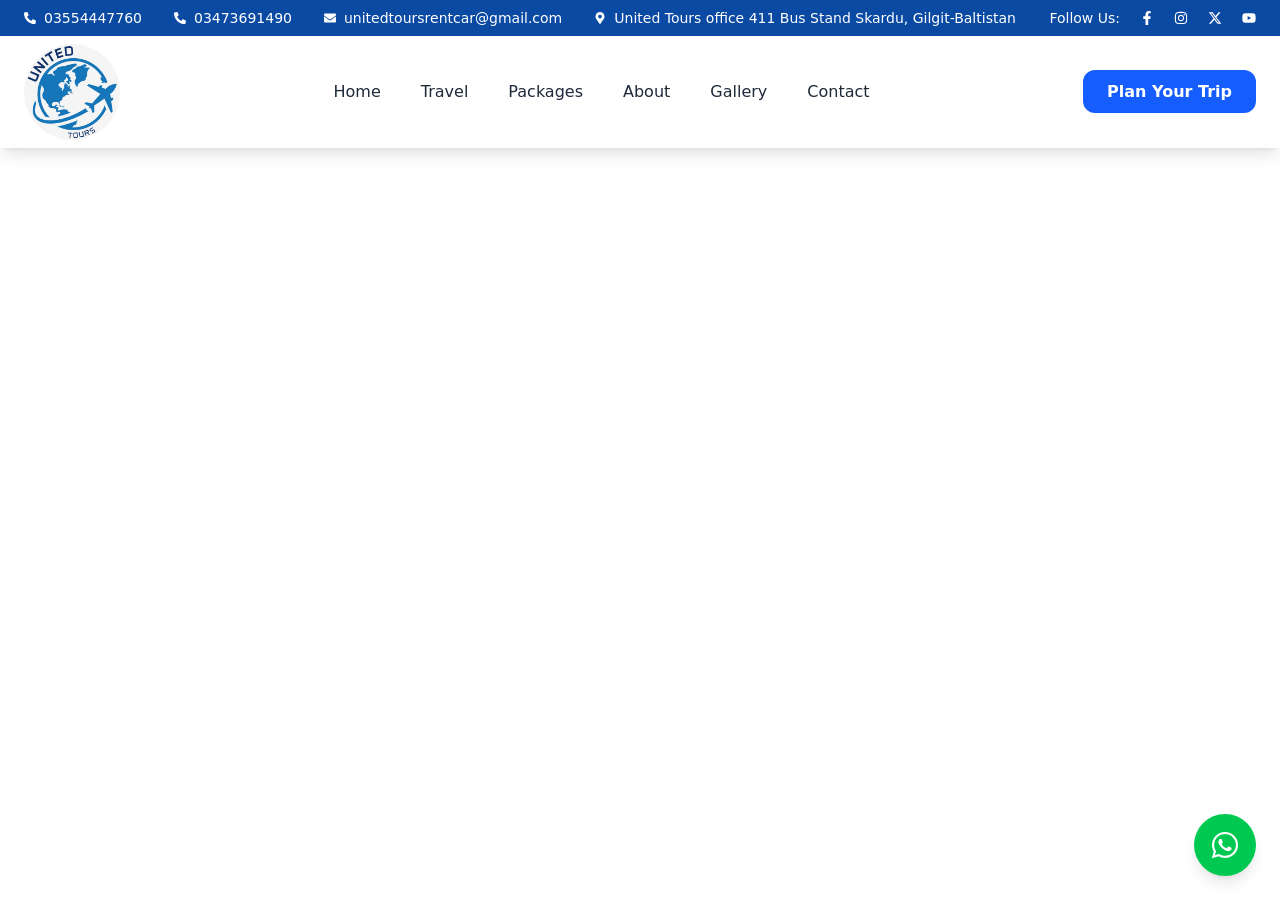
==== commit 31c67749: "new deployment" ====
--- a/index.html
+++ b/index.html
@@ -2,11 +2,11 @@
 <html lang="en">
 <head>
   <meta charset="UTF-8" />
-  <link rel="icon" type="image/png" href="/ulogo.png" />
+  <link rel="icon" type="image/png" href="/logousvg.png" />
   <meta name="viewport" content="width=device-width, initial-scale=1.0" />
   <title>United Tours</title>
-  <script type="module" crossorigin src="/assets/index-T_ufyeS6.js"></script>
-  <link rel="stylesheet" crossorigin href="/assets/index-BmXzEXGa.css">
+  <script type="module" crossorigin src="/assets/index-BRFh0_6j.js"></script>
+  <link rel="stylesheet" crossorigin href="/assets/index-DTjg04hZ.css">
 </head>
 <body>
   <div id="root"></div>
--- a/assets/index-DTjg04hZ.css
+++ b/assets/index-DTjg04hZ.css
@@ -0,0 +1,2 @@
+/*! tailwindcss v4.3.0 | MIT License | https://tailwindcss.com */
+@layer properties{@supports (((-webkit-hyphens:none)) and (not (margin-trim:inline))) or ((-moz-orient:inline) and (not (color:rgb(from red r g b)))){*,:before,:after,::backdrop{--tw-translate-x:0;--tw-translate-y:0;--tw-translate-z:0;--tw-rotate-x:initial;--tw-rotate-y:initial;--tw-rotate-z:initial;--tw-skew-x:initial;--tw-skew-y:initial;--tw-space-y-reverse:0;--tw-border-style:solid;--tw-gradient-position:initial;--tw-gradient-from:#0000;--tw-gradient-via:#0000;--tw-gradient-to:#0000;--tw-gradient-stops:initial;--tw-gradient-via-stops:initial;--tw-gradient-from-position:0%;--tw-gradient-via-position:50%;--tw-gradient-to-position:100%;--tw-leading:initial;--tw-font-weight:initial;--tw-tracking:initial;--tw-shadow:0 0 #0000;--tw-shadow-color:initial;--tw-shadow-alpha:100%;--tw-inset-shadow:0 0 #0000;--tw-inset-shadow-color:initial;--tw-inset-shadow-alpha:100%;--tw-ring-color:initial;--tw-ring-shadow:0 0 #0000;--tw-inset-ring-color:initial;--tw-inset-ring-shadow:0 0 #0000;--tw-ring-inset:initial;--tw-ring-offset-width:0px;--tw-ring-offset-color:#fff;--tw-ring-offset-shadow:0 0 #0000;--tw-blur:initial;--tw-brightness:initial;--tw-contrast:initial;--tw-grayscale:initial;--tw-hue-rotate:initial;--tw-invert:initial;--tw-opacity:initial;--tw-saturate:initial;--tw-sepia:initial;--tw-drop-shadow:initial;--tw-drop-shadow-color:initial;--tw-drop-shadow-alpha:100%;--tw-drop-shadow-size:initial;--tw-backdrop-blur:initial;--tw-backdrop-brightness:initial;--tw-backdrop-contrast:initial;--tw-backdrop-grayscale:initial;--tw-backdrop-hue-rotate:initial;--tw-backdrop-invert:initial;--tw-backdrop-opacity:initial;--tw-backdrop-saturate:initial;--tw-backdrop-sepia:initial;--tw-duration:initial;--tw-scale-x:1;--tw-scale-y:1;--tw-scale-z:1;--tw-content:""}}}@layer theme{:root,:host{--font-sans:ui-sans-serif, system-ui, sans-serif, "Apple Color Emoji", "Segoe UI Emoji", "Segoe UI Symbol", "Noto Color Emoji";--font-mono:ui-monospace, SFMono-Regular, Menlo, Monaco, Consolas, "Liberation Mono", "Courier New", monospace;--color-orange-500:oklch(70.5% .213 47.604);--color-green-500:oklch(72.3% .219 149.579);--color-green-600:oklch(62.7% .194 149.214);--color-cyan-500:oklch(71.5% .143 215.221);--color-cyan-600:oklch(60.9% .126 221.723);--color-blue-50:oklch(97% .014 254.604);--color-blue-100:oklch(93.2% .032 255.585);--color-blue-200:oklch(88.2% .059 254.128);--color-blue-400:oklch(70.7% .165 254.624);--color-blue-500:oklch(62.3% .214 259.815);--color-blue-600:oklch(54.6% .245 262.881);--color-blue-700:oklch(48.8% .243 264.376);--color-pink-600:oklch(59.2% .249 .584);--color-slate-50:oklch(98.4% .003 247.858);--color-slate-100:oklch(96.8% .007 247.896);--color-slate-300:oklch(86.9% .022 252.894);--color-slate-400:oklch(70.4% .04 256.788);--color-slate-500:oklch(55.4% .046 257.417);--color-slate-600:oklch(44.6% .043 257.281);--color-slate-700:oklch(37.2% .044 257.287);--color-slate-800:oklch(27.9% .041 260.031);--color-slate-900:oklch(20.8% .042 265.755);--color-gray-50:oklch(98.5% .002 247.839);--color-gray-100:oklch(96.7% .003 264.542);--color-gray-200:oklch(92.8% .006 264.531);--color-gray-400:oklch(70.7% .022 261.325);--color-gray-500:oklch(55.1% .027 264.364);--color-gray-600:oklch(44.6% .03 256.802);--color-gray-700:oklch(37.3% .034 259.733);--color-gray-800:oklch(27.8% .033 256.848);--color-gray-900:oklch(21% .034 264.665);--color-black:#000;--color-white:#fff;--spacing:.25rem;--container-xl:36rem;--container-2xl:42rem;--container-3xl:48rem;--container-6xl:72rem;--container-7xl:80rem;--text-xs:.75rem;--text-xs--line-height:calc(1 / .75);--text-sm:.875rem;--text-sm--line-height:calc(1.25 / .875);--text-base:1rem;--text-base--line-height:calc(1.5 / 1);--text-lg:1.125rem;--text-lg--line-height:calc(1.75 / 1.125);--text-xl:1.25rem;--text-xl--line-height:calc(1.75 / 1.25);--text-2xl:1.5rem;--text-2xl--line-height:calc(2 / 1.5);--text-3xl:1.875rem;--text-3xl--line-height:calc(2.25 / 1.875);--text-4xl:2.25rem;--text-4xl--line-height:calc(2.5 / 2.25);--text-5xl:3rem;--text-5xl--line-height:1;--text-6xl:3.75rem;--text-6xl--line-height:1;--text-7xl:4.5rem;--text-7xl--line-height:1;--font-weight-medium:500;--font-weight-semibold:600;--font-weight-bold:700;--font-weight-extrabold:800;--font-weight-black:900;--tracking-tight:-.025em;--tracking-wide:.025em;--tracking-wider:.05em;--tracking-widest:.1em;--leading-tight:1.25;--leading-relaxed:1.625;--radius-md:.375rem;--radius-lg:.5rem;--radius-xl:.75rem;--radius-2xl:1rem;--radius-3xl:1.5rem;--blur-sm:8px;--blur-md:12px;--default-transition-duration:.15s;--default-transition-timing-function:cubic-bezier(.4, 0, .2, 1);--default-font-family:var(--font-sans);--default-mono-font-family:var(--font-mono)}}@layer base{*,:after,:before,::backdrop{box-sizing:border-box;border:0 solid;margin:0;padding:0}::file-selector-button{box-sizing:border-box;border:0 solid;margin:0;padding:0}html,:host{-webkit-text-size-adjust:100%;tab-size:4;line-height:1.5;font-family:var(--default-font-family,ui-sans-serif, system-ui, sans-serif, "Apple Color Emoji", "Segoe UI Emoji", "Segoe UI Symbol", "Noto Color Emoji");font-feature-settings:var(--default-font-feature-settings,normal);font-variation-settings:var(--default-font-variation-settings,normal);-webkit-tap-highlight-color:transparent}hr{height:0;color:inherit;border-top-width:1px}abbr:where([title]){-webkit-text-decoration:underline dotted;text-decoration:underline dotted}h1,h2,h3,h4,h5,h6{font-size:inherit;font-weight:inherit}a{color:inherit;-webkit-text-decoration:inherit;-webkit-text-decoration:inherit;-webkit-text-decoration:inherit;-webkit-text-decoration:inherit;text-decoration:inherit}b,strong{font-weight:bolder}code,kbd,samp,pre{font-family:var(--default-mono-font-family,ui-monospace, SFMono-Regular, Menlo, Monaco, Consolas, "Liberation Mono", "Courier New", monospace);font-feature-settings:var(--default-mono-font-feature-settings,normal);font-variation-settings:var(--default-mono-font-variation-settings,normal);font-size:1em}small{font-size:80%}sub,sup{vertical-align:baseline;font-size:75%;line-height:0;position:relative}sub{bottom:-.25em}sup{top:-.5em}table{text-indent:0;border-color:inherit;border-collapse:collapse}:-moz-focusring{outline:auto}progress{vertical-align:baseline}summary{display:list-item}ol,ul,menu{list-style:none}img,svg,video,canvas,audio,iframe,embed,object{vertical-align:middle;display:block}img,video{max-width:100%;height:auto}button,input,select,optgroup,textarea{font:inherit;font-feature-settings:inherit;font-variation-settings:inherit;letter-spacing:inherit;color:inherit;opacity:1;background-color:#0000;border-radius:0}::file-selector-button{font:inherit;font-feature-settings:inherit;font-variation-settings:inherit;letter-spacing:inherit;color:inherit;opacity:1;background-color:#0000;border-radius:0}:where(select:is([multiple],[size])) optgroup{font-weight:bolder}:where(select:is([multiple],[size])) optgroup option{padding-inline-start:20px}::file-selector-button{margin-inline-end:4px}::placeholder{opacity:1}@supports (not ((-webkit-appearance:-apple-pay-button))) or (contain-intrinsic-size:1px){::placeholder{color:currentColor}@supports (color:color-mix(in lab, red, red)){::placeholder{color:color-mix(in oklab, currentcolor 50%, transparent)}}}textarea{resize:vertical}::-webkit-search-decoration{-webkit-appearance:none}::-webkit-date-and-time-value{min-height:1lh;text-align:inherit}::-webkit-datetime-edit{display:inline-flex}::-webkit-datetime-edit-fields-wrapper{padding:0}::-webkit-datetime-edit{padding-block:0}::-webkit-datetime-edit-year-field{padding-block:0}::-webkit-datetime-edit-month-field{padding-block:0}::-webkit-datetime-edit-day-field{padding-block:0}::-webkit-datetime-edit-hour-field{padding-block:0}::-webkit-datetime-edit-minute-field{padding-block:0}::-webkit-datetime-edit-second-field{padding-block:0}::-webkit-datetime-edit-millisecond-field{padding-block:0}::-webkit-datetime-edit-meridiem-field{padding-block:0}::-webkit-calendar-picker-indicator{line-height:1}:-moz-ui-invalid{box-shadow:none}button,input:where([type=button],[type=reset],[type=submit]){appearance:button}::file-selector-button{appearance:button}::-webkit-inner-spin-button{height:auto}::-webkit-outer-spin-button{height:auto}[hidden]:where(:not([hidden=until-found])){display:none!important}}@layer components;@layer utilities{.absolute{position:absolute}.fixed{position:fixed}.relative{position:relative}.inset-0{inset:calc(var(--spacing) * 0)}.-top-40{top:calc(var(--spacing) * -40)}.top-0{top:calc(var(--spacing) * 0)}.top-1\/2{top:50%}.top-4{top:calc(var(--spacing) * 4)}.right-0{right:calc(var(--spacing) * 0)}.right-4{right:calc(var(--spacing) * 4)}.right-6{right:calc(var(--spacing) * 6)}.bottom-0{bottom:calc(var(--spacing) * 0)}.bottom-6{bottom:calc(var(--spacing) * 6)}.left-0{left:calc(var(--spacing) * 0)}.left-5{left:calc(var(--spacing) * 5)}.z-10{z-index:10}.z-50{z-index:50}.mx-auto{margin-inline:auto}.my-5{margin-block:calc(var(--spacing) * 5)}.my-6{margin-block:calc(var(--spacing) * 6)}.mt-1{margin-top:calc(var(--spacing) * 1)}.mt-2{margin-top:calc(var(--spacing) * 2)}.mt-3{margin-top:calc(var(--spacing) * 3)}.mt-4{margin-top:calc(var(--spacing) * 4)}.mt-5{margin-top:calc(var(--spacing) * 5)}.mt-6{margin-top:calc(var(--spacing) * 6)}.mt-8{margin-top:calc(var(--spacing) * 8)}.mt-10{margin-top:calc(var(--spacing) * 10)}.mt-12{margin-top:calc(var(--spacing) * 12)}.mt-14{margin-top:calc(var(--spacing) * 14)}.mt-16{margin-top:calc(var(--spacing) * 16)}.mt-20{margin-top:calc(var(--spacing) * 20)}.mt-24{margin-top:calc(var(--spacing) * 24)}.mb-3{margin-bottom:calc(var(--spacing) * 3)}.mb-4{margin-bottom:calc(var(--spacing) * 4)}.mb-6{margin-bottom:calc(var(--spacing) * 6)}.mb-8{margin-bottom:calc(var(--spacing) * 8)}.mb-10{margin-bottom:calc(var(--spacing) * 10)}.mb-14{margin-bottom:calc(var(--spacing) * 14)}.mb-16{margin-bottom:calc(var(--spacing) * 16)}.ml-2{margin-left:calc(var(--spacing) * 2)}.ml-auto{margin-left:auto}.block{display:block}.flex{display:flex}.grid{display:grid}.hidden{display:none}.inline-block{display:inline-block}.inline-flex{display:inline-flex}.h-1{height:calc(var(--spacing) * 1)}.h-12{height:calc(var(--spacing) * 12)}.h-16{height:calc(var(--spacing) * 16)}.h-24{height:calc(var(--spacing) * 24)}.h-60{height:calc(var(--spacing) * 60)}.h-64{height:calc(var(--spacing) * 64)}.h-\[136px\]{height:136px}.h-\[450px\]{height:450px}.h-\[550px\]{height:550px}.h-full{height:100%}.max-h-0{max-height:calc(var(--spacing) * 0)}.max-h-\[600px\]{max-height:600px}.min-h-\[70px\]{min-height:70px}.min-h-screen{min-height:100vh}.w-12{width:calc(var(--spacing) * 12)}.w-16{width:calc(var(--spacing) * 16)}.w-\[450px\]{width:450px}.w-auto{width:auto}.w-full{width:100%}.max-w-2xl{max-width:var(--container-2xl)}.max-w-3xl{max-width:var(--container-3xl)}.max-w-6xl{max-width:var(--container-6xl)}.max-w-7xl{max-width:var(--container-7xl)}.max-w-xl{max-width:var(--container-xl)}.-translate-y-1\/2{--tw-translate-y:calc(calc(1 / 2 * 100%) * -1);translate:var(--tw-translate-x) var(--tw-translate-y)}.transform{transform:var(--tw-rotate-x,) var(--tw-rotate-y,) var(--tw-rotate-z,) var(--tw-skew-x,) var(--tw-skew-y,)}.cursor-pointer{cursor:pointer}.resize-none{resize:none}.auto-rows-\[220px\]{grid-auto-rows:220px}.grid-cols-1{grid-template-columns:repeat(1,minmax(0,1fr))}.grid-cols-2{grid-template-columns:repeat(2,minmax(0,1fr))}.grid-cols-3{grid-template-columns:repeat(3,minmax(0,1fr))}.flex-col{flex-direction:column}.items-center{align-items:center}.items-start{align-items:flex-start}.justify-between{justify-content:space-between}.justify-center{justify-content:center}.gap-2{gap:calc(var(--spacing) * 2)}.gap-3{gap:calc(var(--spacing) * 3)}.gap-4{gap:calc(var(--spacing) * 4)}.gap-5{gap:calc(var(--spacing) * 5)}.gap-6{gap:calc(var(--spacing) * 6)}.gap-8{gap:calc(var(--spacing) * 8)}.gap-10{gap:calc(var(--spacing) * 10)}.gap-12{gap:calc(var(--spacing) * 12)}.gap-16{gap:calc(var(--spacing) * 16)}:where(.space-y-2>:not(:last-child)){--tw-space-y-reverse:0;margin-block-start:calc(calc(var(--spacing) * 2) * var(--tw-space-y-reverse));margin-block-end:calc(calc(var(--spacing) * 2) * calc(1 - var(--tw-space-y-reverse)))}:where(.space-y-3>:not(:last-child)){--tw-space-y-reverse:0;margin-block-start:calc(calc(var(--spacing) * 3) * var(--tw-space-y-reverse));margin-block-end:calc(calc(var(--spacing) * 3) * calc(1 - var(--tw-space-y-reverse)))}:where(.space-y-5>:not(:last-child)){--tw-space-y-reverse:0;margin-block-start:calc(calc(var(--spacing) * 5) * var(--tw-space-y-reverse));margin-block-end:calc(calc(var(--spacing) * 5) * calc(1 - var(--tw-space-y-reverse)))}:where(.space-y-6>:not(:last-child)){--tw-space-y-reverse:0;margin-block-start:calc(calc(var(--spacing) * 6) * var(--tw-space-y-reverse));margin-block-end:calc(calc(var(--spacing) * 6) * calc(1 - var(--tw-space-y-reverse)))}:where(.space-y-8>:not(:last-child)){--tw-space-y-reverse:0;margin-block-start:calc(calc(var(--spacing) * 8) * var(--tw-space-y-reverse));margin-block-end:calc(calc(var(--spacing) * 8) * calc(1 - var(--tw-space-y-reverse)))}.gap-x-10{column-gap:calc(var(--spacing) * 10)}.gap-y-4{row-gap:calc(var(--spacing) * 4)}.overflow-hidden{overflow:hidden}.rounded-2xl{border-radius:var(--radius-2xl)}.rounded-3xl{border-radius:var(--radius-3xl)}.rounded-full{border-radius:3.40282e38px}.rounded-lg{border-radius:var(--radius-lg)}.rounded-md{border-radius:var(--radius-md)}.rounded-xl{border-radius:var(--radius-xl)}.border{border-style:var(--tw-border-style);border-width:1px}.border-2{border-style:var(--tw-border-style);border-width:2px}.border-t{border-top-style:var(--tw-border-style);border-top-width:1px}.border-b{border-bottom-style:var(--tw-border-style);border-bottom-width:1px}.border-blue-100{border-color:var(--color-blue-100)}.border-blue-200{border-color:var(--color-blue-200)}.border-blue-600{border-color:var(--color-blue-600)}.border-gray-100{border-color:var(--color-gray-100)}.border-gray-200{border-color:var(--color-gray-200)}.border-slate-100{border-color:var(--color-slate-100)}.border-white\/10{border-color:#ffffff1a}@supports (color:color-mix(in lab, red, red)){.border-white\/10{border-color:color-mix(in oklab, var(--color-white) 10%, transparent)}}.bg-\[\#0A4AA3\]{background-color:#0a4aa3}.bg-\[\#f7f9fc\]{background-color:#f7f9fc}.bg-\[\#f8fafc\]{background-color:#f8fafc}.bg-blue-50{background-color:var(--color-blue-50)}.bg-blue-100{background-color:var(--color-blue-100)}.bg-blue-600{background-color:var(--color-blue-600)}.bg-blue-600\/20{background-color:#155dfc33}@supports (color:color-mix(in lab, red, red)){.bg-blue-600\/20{background-color:color-mix(in oklab, var(--color-blue-600) 20%, transparent)}}.bg-cyan-500\/10{background-color:#00b7d71a}@supports (color:color-mix(in lab, red, red)){.bg-cyan-500\/10{background-color:color-mix(in oklab, var(--color-cyan-500) 10%, transparent)}}.bg-green-500{background-color:var(--color-green-500)}.bg-slate-50{background-color:var(--color-slate-50)}.bg-white{background-color:var(--color-white)}.bg-white\/5{background-color:#ffffff0d}@supports (color:color-mix(in lab, red, red)){.bg-white\/5{background-color:color-mix(in oklab, var(--color-white) 5%, transparent)}}.bg-white\/10{background-color:#ffffff1a}@supports (color:color-mix(in lab, red, red)){.bg-white\/10{background-color:color-mix(in oklab, var(--color-white) 10%, transparent)}}.bg-gradient-to-b{--tw-gradient-position:to bottom in oklab;background-image:linear-gradient(var(--tw-gradient-stops))}.bg-gradient-to-br{--tw-gradient-position:to bottom right in oklab;background-image:linear-gradient(var(--tw-gradient-stops))}.bg-gradient-to-r{--tw-gradient-position:to right in oklab;background-image:linear-gradient(var(--tw-gradient-stops))}.from-\[\#041B3D\]\/90{--tw-gradient-from:oklab(22.7418% -.0150702 -.0702003/.9);--tw-gradient-stops:var(--tw-gradient-via-stops,var(--tw-gradient-position), var(--tw-gradient-from) var(--tw-gradient-from-position), var(--tw-gradient-to) var(--tw-gradient-to-position))}.from-\[\#081A36\]{--tw-gradient-from:#081a36;--tw-gradient-stops:var(--tw-gradient-via-stops,var(--tw-gradient-position), var(--tw-gradient-from) var(--tw-gradient-from-position), var(--tw-gradient-to) var(--tw-gradient-to-position))}.from-white{--tw-gradient-from:var(--color-white);--tw-gradient-stops:var(--tw-gradient-via-stops,var(--tw-gradient-position), var(--tw-gradient-from) var(--tw-gradient-from-position), var(--tw-gradient-to) var(--tw-gradient-to-position))}.via-\[\#0A1E42\]{--tw-gradient-via:#0a1e42;--tw-gradient-via-stops:var(--tw-gradient-position), var(--tw-gradient-from) var(--tw-gradient-from-position), var(--tw-gradient-via) var(--tw-gradient-via-position), var(--tw-gradient-to) var(--tw-gradient-to-position);--tw-gradient-stops:var(--tw-gradient-via-stops)}.via-\[\#041B3D\]\/60{--tw-gradient-via:oklab(22.7418% -.0150702 -.0702003/.6);--tw-gradient-via-stops:var(--tw-gradient-position), var(--tw-gradient-from) var(--tw-gradient-from-position), var(--tw-gradient-via) var(--tw-gradient-via-position), var(--tw-gradient-to) var(--tw-gradient-to-position);--tw-gradient-stops:var(--tw-gradient-via-stops)}.via-slate-50{--tw-gradient-via:var(--color-slate-50);--tw-gradient-via-stops:var(--tw-gradient-position), var(--tw-gradient-from) var(--tw-gradient-from-position), var(--tw-gradient-via) var(--tw-gradient-via-position), var(--tw-gradient-to) var(--tw-gradient-to-position);--tw-gradient-stops:var(--tw-gradient-via-stops)}.to-\[\#061426\]{--tw-gradient-to:#061426;--tw-gradient-stops:var(--tw-gradient-via-stops,var(--tw-gradient-position), var(--tw-gradient-from) var(--tw-gradient-from-position), var(--tw-gradient-to) var(--tw-gradient-to-position))}.to-black\/20{--tw-gradient-to:#0003}@supports (color:color-mix(in lab, red, red)){.to-black\/20{--tw-gradient-to:color-mix(in oklab, var(--color-black) 20%, transparent)}}.to-black\/20{--tw-gradient-stops:var(--tw-gradient-via-stops,var(--tw-gradient-position), var(--tw-gradient-from) var(--tw-gradient-from-position), var(--tw-gradient-to) var(--tw-gradient-to-position))}.to-white{--tw-gradient-to:var(--color-white);--tw-gradient-stops:var(--tw-gradient-via-stops,var(--tw-gradient-position), var(--tw-gradient-from) var(--tw-gradient-from-position), var(--tw-gradient-to) var(--tw-gradient-to-position))}.bg-cover{background-size:cover}.bg-center{background-position:50%}.bg-no-repeat{background-repeat:no-repeat}.object-cover{object-fit:cover}.p-4{padding:calc(var(--spacing) * 4)}.p-5{padding:calc(var(--spacing) * 5)}.p-6{padding:calc(var(--spacing) * 6)}.px-1{padding-inline:calc(var(--spacing) * 1)}.px-3{padding-inline:calc(var(--spacing) * 3)}.px-4{padding-inline:calc(var(--spacing) * 4)}.px-5{padding-inline:calc(var(--spacing) * 5)}.px-6{padding-inline:calc(var(--spacing) * 6)}.px-7{padding-inline:calc(var(--spacing) * 7)}.px-8{padding-inline:calc(var(--spacing) * 8)}.px-10{padding-inline:calc(var(--spacing) * 10)}.py-1{padding-block:calc(var(--spacing) * 1)}.py-1\.5{padding-block:calc(var(--spacing) * 1.5)}.py-2{padding-block:calc(var(--spacing) * 2)}.py-2\.5{padding-block:calc(var(--spacing) * 2.5)}.py-3{padding-block:calc(var(--spacing) * 3)}.py-4{padding-block:calc(var(--spacing) * 4)}.py-6{padding-block:calc(var(--spacing) * 6)}.py-12{padding-block:calc(var(--spacing) * 12)}.py-20{padding-block:calc(var(--spacing) * 20)}.py-24{padding-block:calc(var(--spacing) * 24)}.pt-20{padding-top:calc(var(--spacing) * 20)}.pt-24{padding-top:calc(var(--spacing) * 24)}.pt-28{padding-top:calc(var(--spacing) * 28)}.pt-32{padding-top:calc(var(--spacing) * 32)}.pr-5{padding-right:calc(var(--spacing) * 5)}.pb-12{padding-bottom:calc(var(--spacing) * 12)}.pb-20{padding-bottom:calc(var(--spacing) * 20)}.pb-24{padding-bottom:calc(var(--spacing) * 24)}.pl-14{padding-left:calc(var(--spacing) * 14)}.text-center{text-align:center}.font-\[Poppins\]{font-family:Poppins}.text-2xl{font-size:var(--text-2xl);line-height:var(--tw-leading,var(--text-2xl--line-height))}.text-3xl{font-size:var(--text-3xl);line-height:var(--tw-leading,var(--text-3xl--line-height))}.text-4xl{font-size:var(--text-4xl);line-height:var(--tw-leading,var(--text-4xl--line-height))}.text-5xl{font-size:var(--text-5xl);line-height:var(--tw-leading,var(--text-5xl--line-height))}.text-base{font-size:var(--text-base);line-height:var(--tw-leading,var(--text-base--line-height))}.text-lg{font-size:var(--text-lg);line-height:var(--tw-leading,var(--text-lg--line-height))}.text-sm{font-size:var(--text-sm);line-height:var(--tw-leading,var(--text-sm--line-height))}.text-xl{font-size:var(--text-xl);line-height:var(--tw-leading,var(--text-xl--line-height))}.text-xs{font-size:var(--text-xs);line-height:var(--tw-leading,var(--text-xs--line-height))}.text-\[2\.5rem\]{font-size:2.5rem}.leading-5{--tw-leading:calc(var(--spacing) * 5);line-height:calc(var(--spacing) * 5)}.leading-7{--tw-leading:calc(var(--spacing) * 7);line-height:calc(var(--spacing) * 7)}.leading-8{--tw-leading:calc(var(--spacing) * 8);line-height:calc(var(--spacing) * 8)}.leading-9{--tw-leading:calc(var(--spacing) * 9);line-height:calc(var(--spacing) * 9)}.leading-\[1\.05\]{--tw-leading:1.05;line-height:1.05}.leading-relaxed{--tw-leading:var(--leading-relaxed);line-height:var(--leading-relaxed)}.leading-tight{--tw-leading:var(--leading-tight);line-height:var(--leading-tight)}.font-black{--tw-font-weight:var(--font-weight-black);font-weight:var(--font-weight-black)}.font-bold{--tw-font-weight:var(--font-weight-bold);font-weight:var(--font-weight-bold)}.font-extrabold{--tw-font-weight:var(--font-weight-extrabold);font-weight:var(--font-weight-extrabold)}.font-medium{--tw-font-weight:var(--font-weight-medium);font-weight:var(--font-weight-medium)}.font-semibold{--tw-font-weight:var(--font-weight-semibold);font-weight:var(--font-weight-semibold)}.tracking-\[0\.25em\]{--tw-tracking:.25em;letter-spacing:.25em}.tracking-\[2px\]{--tw-tracking:2px;letter-spacing:2px}.tracking-\[3px\]{--tw-tracking:3px;letter-spacing:3px}.tracking-tight{--tw-tracking:var(--tracking-tight);letter-spacing:var(--tracking-tight)}.tracking-wide{--tw-tracking:var(--tracking-wide);letter-spacing:var(--tracking-wide)}.tracking-wider{--tw-tracking:var(--tracking-wider);letter-spacing:var(--tracking-wider)}.tracking-widest{--tw-tracking:var(--tracking-widest);letter-spacing:var(--tracking-widest)}.text-\[\#2947a3\]{color:#2947a3}.text-\[\#071633\]{color:#071633}.text-blue-500{color:var(--color-blue-500)}.text-blue-600{color:var(--color-blue-600)}.text-blue-700{color:var(--color-blue-700)}.text-cyan-600{color:var(--color-cyan-600)}.text-gray-200{color:var(--color-gray-200)}.text-gray-400{color:var(--color-gray-400)}.text-gray-500{color:var(--color-gray-500)}.text-gray-600{color:var(--color-gray-600)}.text-gray-700{color:var(--color-gray-700)}.text-gray-800{color:var(--color-gray-800)}.text-gray-900{color:var(--color-gray-900)}.text-green-600{color:var(--color-green-600)}.text-slate-300{color:var(--color-slate-300)}.text-slate-400{color:var(--color-slate-400)}.text-slate-500{color:var(--color-slate-500)}.text-slate-600{color:var(--color-slate-600)}.text-slate-700{color:var(--color-slate-700)}.text-slate-800{color:var(--color-slate-800)}.text-slate-900{color:var(--color-slate-900)}.text-white{color:var(--color-white)}.uppercase{text-transform:uppercase}.shadow-lg{--tw-shadow:0 10px 15px -3px var(--tw-shadow-color,#0000001a), 0 4px 6px -4px var(--tw-shadow-color,#0000001a);box-shadow:var(--tw-inset-shadow), var(--tw-inset-ring-shadow), var(--tw-ring-offset-shadow), var(--tw-ring-shadow), var(--tw-shadow)}.shadow-md{--tw-shadow:0 4px 6px -1px var(--tw-shadow-color,#0000001a), 0 2px 4px -2px var(--tw-shadow-color,#0000001a);box-shadow:var(--tw-inset-shadow), var(--tw-inset-ring-shadow), var(--tw-ring-offset-shadow), var(--tw-ring-shadow), var(--tw-shadow)}.shadow-sm{--tw-shadow:0 1px 3px 0 var(--tw-shadow-color,#0000001a), 0 1px 2px -1px var(--tw-shadow-color,#0000001a);box-shadow:var(--tw-inset-shadow), var(--tw-inset-ring-shadow), var(--tw-ring-offset-shadow), var(--tw-ring-shadow), var(--tw-shadow)}.shadow-xl{--tw-shadow:0 20px 25px -5px var(--tw-shadow-color,#0000001a), 0 8px 10px -6px var(--tw-shadow-color,#0000001a);box-shadow:var(--tw-inset-shadow), var(--tw-inset-ring-shadow), var(--tw-ring-offset-shadow), var(--tw-ring-shadow), var(--tw-shadow)}.blur-\[140px\]{--tw-blur:blur(140px);filter:var(--tw-blur,) var(--tw-brightness,) var(--tw-contrast,) var(--tw-grayscale,) var(--tw-hue-rotate,) var(--tw-invert,) var(--tw-saturate,) var(--tw-sepia,) var(--tw-drop-shadow,)}.filter{filter:var(--tw-blur,) var(--tw-brightness,) var(--tw-contrast,) var(--tw-grayscale,) var(--tw-hue-rotate,) var(--tw-invert,) var(--tw-saturate,) var(--tw-sepia,) var(--tw-drop-shadow,)}.backdrop-blur{--tw-backdrop-blur:blur(8px);-webkit-backdrop-filter:var(--tw-backdrop-blur,) var(--tw-backdrop-brightness,) var(--tw-backdrop-contrast,) var(--tw-backdrop-grayscale,) var(--tw-backdrop-hue-rotate,) var(--tw-backdrop-invert,) var(--tw-backdrop-opacity,) var(--tw-backdrop-saturate,) var(--tw-backdrop-sepia,);backdrop-filter:var(--tw-backdrop-blur,) var(--tw-backdrop-brightness,) var(--tw-backdrop-contrast,) var(--tw-backdrop-grayscale,) var(--tw-backdrop-hue-rotate,) var(--tw-backdrop-invert,) var(--tw-backdrop-opacity,) var(--tw-backdrop-saturate,) var(--tw-backdrop-sepia,)}.backdrop-blur-md{--tw-backdrop-blur:blur(var(--blur-md));-webkit-backdrop-filter:var(--tw-backdrop-blur,) var(--tw-backdrop-brightness,) var(--tw-backdrop-contrast,) var(--tw-backdrop-grayscale,) var(--tw-backdrop-hue-rotate,) var(--tw-backdrop-invert,) var(--tw-backdrop-opacity,) var(--tw-backdrop-saturate,) var(--tw-backdrop-sepia,);backdrop-filter:var(--tw-backdrop-blur,) var(--tw-backdrop-brightness,) var(--tw-backdrop-contrast,) var(--tw-backdrop-grayscale,) var(--tw-backdrop-hue-rotate,) var(--tw-backdrop-invert,) var(--tw-backdrop-opacity,) var(--tw-backdrop-saturate,) var(--tw-backdrop-sepia,)}.backdrop-blur-sm{--tw-backdrop-blur:blur(var(--blur-sm));-webkit-backdrop-filter:var(--tw-backdrop-blur,) var(--tw-backdrop-brightness,) var(--tw-backdrop-contrast,) var(--tw-backdrop-grayscale,) var(--tw-backdrop-hue-rotate,) var(--tw-backdrop-invert,) var(--tw-backdrop-opacity,) var(--tw-backdrop-saturate,) var(--tw-backdrop-sepia,);backdrop-filter:var(--tw-backdrop-blur,) var(--tw-backdrop-brightness,) var(--tw-backdrop-contrast,) var(--tw-backdrop-grayscale,) var(--tw-backdrop-hue-rotate,) var(--tw-backdrop-invert,) var(--tw-backdrop-opacity,) var(--tw-backdrop-saturate,) var(--tw-backdrop-sepia,)}.transition{transition-property:color,background-color,border-color,outline-color,text-decoration-color,fill,stroke,--tw-gradient-from,--tw-gradient-via,--tw-gradient-to,opacity,box-shadow,transform,translate,scale,rotate,filter,-webkit-backdrop-filter,backdrop-filter,display,content-visibility,overlay,pointer-events;transition-timing-function:var(--tw-ease,var(--default-transition-timing-function));transition-duration:var(--tw-duration,var(--default-transition-duration))}.transition-all{transition-property:all;transition-timing-function:var(--tw-ease,var(--default-transition-timing-function));transition-duration:var(--tw-duration,var(--default-transition-duration))}.transition-transform{transition-property:transform,translate,scale,rotate;transition-timing-function:var(--tw-ease,var(--default-transition-timing-function));transition-duration:var(--tw-duration,var(--default-transition-duration))}.duration-300{--tw-duration:.3s;transition-duration:.3s}.duration-500{--tw-duration:.5s;transition-duration:.5s}.duration-700{--tw-duration:.7s;transition-duration:.7s}.outline-none{--tw-outline-style:none;outline-style:none}@media (hover:hover){.group-hover\:scale-105:is(:where(.group):hover *){--tw-scale-x:105%;--tw-scale-y:105%;--tw-scale-z:105%;scale:var(--tw-scale-x) var(--tw-scale-y)}.group-hover\:scale-110:is(:where(.group):hover *){--tw-scale-x:110%;--tw-scale-y:110%;--tw-scale-z:110%;scale:var(--tw-scale-x) var(--tw-scale-y)}}.after\:absolute:after{content:var(--tw-content);position:absolute}.after\:-bottom-2:after{content:var(--tw-content);bottom:calc(var(--spacing) * -2)}.after\:left-0:after{content:var(--tw-content);left:calc(var(--spacing) * 0)}.after\:h-\[2px\]:after{content:var(--tw-content);height:2px}.after\:w-0:after{content:var(--tw-content);width:calc(var(--spacing) * 0)}.after\:w-full:after{content:var(--tw-content);width:100%}.after\:bg-blue-600:after{content:var(--tw-content);background-color:var(--color-blue-600)}.after\:transition-all:after{content:var(--tw-content);transition-property:all;transition-timing-function:var(--tw-ease,var(--default-transition-timing-function));transition-duration:var(--tw-duration,var(--default-transition-duration))}@media (hover:hover){.hover\:-translate-y-2:hover{--tw-translate-y:calc(var(--spacing) * -2);translate:var(--tw-translate-x) var(--tw-translate-y)}.hover\:-translate-y-3:hover{--tw-translate-y:calc(var(--spacing) * -3);translate:var(--tw-translate-x) var(--tw-translate-y)}.hover\:gap-3:hover{gap:calc(var(--spacing) * 3)}.hover\:border-blue-200:hover{border-color:var(--color-blue-200)}.hover\:border-blue-600:hover{border-color:var(--color-blue-600)}.hover\:border-orange-500\/30:hover{border-color:#fe6e004d}@supports (color:color-mix(in lab, red, red)){.hover\:border-orange-500\/30:hover{border-color:color-mix(in oklab, var(--color-orange-500) 30%, transparent)}}.hover\:bg-blue-100:hover{background-color:var(--color-blue-100)}.hover\:bg-blue-600:hover{background-color:var(--color-blue-600)}.hover\:bg-blue-700:hover{background-color:var(--color-blue-700)}.hover\:bg-gray-50:hover{background-color:var(--color-gray-50)}.hover\:bg-gray-100:hover{background-color:var(--color-gray-100)}.hover\:bg-green-600:hover{background-color:var(--color-green-600)}.hover\:bg-pink-600:hover{background-color:var(--color-pink-600)}.hover\:bg-slate-100:hover{background-color:var(--color-slate-100)}.hover\:text-blue-400:hover{color:var(--color-blue-400)}.hover\:text-blue-600:hover{color:var(--color-blue-600)}.hover\:text-gray-200:hover{color:var(--color-gray-200)}.hover\:text-white:hover{color:var(--color-white)}.hover\:shadow-2xl:hover{--tw-shadow:0 25px 50px -12px var(--tw-shadow-color,#00000040);box-shadow:var(--tw-inset-shadow), var(--tw-inset-ring-shadow), var(--tw-ring-offset-shadow), var(--tw-ring-shadow), var(--tw-shadow)}.hover\:shadow-lg:hover{--tw-shadow:0 10px 15px -3px var(--tw-shadow-color,#0000001a), 0 4px 6px -4px var(--tw-shadow-color,#0000001a);box-shadow:var(--tw-inset-shadow), var(--tw-inset-ring-shadow), var(--tw-ring-offset-shadow), var(--tw-ring-shadow), var(--tw-shadow)}.hover\:shadow-xl:hover{--tw-shadow:0 20px 25px -5px var(--tw-shadow-color,#0000001a), 0 8px 10px -6px var(--tw-shadow-color,#0000001a);box-shadow:var(--tw-inset-shadow), var(--tw-inset-ring-shadow), var(--tw-ring-offset-shadow), var(--tw-ring-shadow), var(--tw-shadow)}.hover\:after\:w-full:hover:after{content:var(--tw-content);width:100%}}.focus\:border-blue-600:focus{border-color:var(--color-blue-600)}@media (width>=40rem){.sm\:h-20{height:calc(var(--spacing) * 20)}.sm\:h-\[650px\]{height:650px}.sm\:grid-cols-2{grid-template-columns:repeat(2,minmax(0,1fr))}.sm\:flex-row{flex-direction:row}.sm\:px-8{padding-inline:calc(var(--spacing) * 8)}.sm\:text-3xl{font-size:var(--text-3xl);line-height:var(--tw-leading,var(--text-3xl--line-height))}.sm\:text-6xl{font-size:var(--text-6xl);line-height:var(--tw-leading,var(--text-6xl--line-height))}.sm\:text-base{font-size:var(--text-base);line-height:var(--tw-leading,var(--text-base--line-height))}.sm\:text-lg{font-size:var(--text-lg);line-height:var(--tw-leading,var(--text-lg--line-height))}.sm\:text-sm{font-size:var(--text-sm);line-height:var(--tw-leading,var(--text-sm--line-height))}}@media (width>=48rem){.md\:col-span-1{grid-column:span 1/span 1}.md\:col-span-2{grid-column:span 2/span 2}.md\:col-span-3{grid-column:span 3/span 3}.md\:row-span-2{grid-row:span 2/span 2}.md\:mt-10{margin-top:calc(var(--spacing) * 10)}.md\:mt-12{margin-top:calc(var(--spacing) * 12)}.md\:mt-16{margin-top:calc(var(--spacing) * 16)}.md\:flex{display:flex}.md\:hidden{display:none}.md\:h-\[500px\]{height:500px}.md\:h-\[800px\]{height:800px}.md\:grid-cols-2{grid-template-columns:repeat(2,minmax(0,1fr))}.md\:grid-cols-3{grid-template-columns:repeat(3,minmax(0,1fr))}.md\:grid-cols-4{grid-template-columns:repeat(4,minmax(0,1fr))}.md\:gap-6{gap:calc(var(--spacing) * 6)}.md\:gap-8{gap:calc(var(--spacing) * 8)}.md\:rounded-3xl{border-radius:var(--radius-3xl)}.md\:p-6{padding:calc(var(--spacing) * 6)}.md\:p-8{padding:calc(var(--spacing) * 8)}.md\:px-4{padding-inline:calc(var(--spacing) * 4)}.md\:px-6{padding-inline:calc(var(--spacing) * 6)}.md\:px-10{padding-inline:calc(var(--spacing) * 10)}.md\:py-2{padding-block:calc(var(--spacing) * 2)}.md\:py-4{padding-block:calc(var(--spacing) * 4)}.md\:py-16{padding-block:calc(var(--spacing) * 16)}.md\:pt-32{padding-top:calc(var(--spacing) * 32)}.md\:pb-20{padding-bottom:calc(var(--spacing) * 20)}.md\:text-3xl{font-size:var(--text-3xl);line-height:var(--tw-leading,var(--text-3xl--line-height))}.md\:text-4xl{font-size:var(--text-4xl);line-height:var(--tw-leading,var(--text-4xl--line-height))}.md\:text-5xl{font-size:var(--text-5xl);line-height:var(--tw-leading,var(--text-5xl--line-height))}.md\:text-6xl{font-size:var(--text-6xl);line-height:var(--tw-leading,var(--text-6xl--line-height))}.md\:text-base{font-size:var(--text-base);line-height:var(--tw-leading,var(--text-base--line-height))}.md\:text-lg{font-size:var(--text-lg);line-height:var(--tw-leading,var(--text-lg--line-height))}.md\:text-sm{font-size:var(--text-sm);line-height:var(--tw-leading,var(--text-sm--line-height))}.md\:leading-8{--tw-leading:calc(var(--spacing) * 8);line-height:calc(var(--spacing) * 8)}.md\:tracking-widest{--tw-tracking:var(--tracking-widest);letter-spacing:var(--tracking-widest)}}@media (width>=64rem){.lg\:col-span-2{grid-column:span 2/span 2}.lg\:mt-0{margin-top:calc(var(--spacing) * 0)}.lg\:block{display:block}.lg\:flex{display:flex}.lg\:hidden{display:none}.lg\:h-24{height:calc(var(--spacing) * 24)}.lg\:h-28{height:calc(var(--spacing) * 28)}.lg\:h-\[152px\]{height:152px}.lg\:h-\[950px\]{height:950px}.lg\:grid-cols-2{grid-template-columns:repeat(2,minmax(0,1fr))}.lg\:grid-cols-3{grid-template-columns:repeat(3,minmax(0,1fr))}.lg\:grid-cols-6{grid-template-columns:repeat(6,minmax(0,1fr))}.lg\:flex-row{flex-direction:row}.lg\:px-12{padding-inline:calc(var(--spacing) * 12)}.lg\:text-5xl{font-size:var(--text-5xl);line-height:var(--tw-leading,var(--text-5xl--line-height))}.lg\:text-7xl{font-size:var(--text-7xl);line-height:var(--tw-leading,var(--text-7xl--line-height))}.lg\:text-xl{font-size:var(--text-xl);line-height:var(--tw-leading,var(--text-xl--line-height))}}}@property --tw-translate-x{syntax:"*";inherits:false;initial-value:0}@property --tw-translate-y{syntax:"*";inherits:false;initial-value:0}@property --tw-translate-z{syntax:"*";inherits:false;initial-value:0}@property --tw-rotate-x{syntax:"*";inherits:false}@property --tw-rotate-y{syntax:"*";inherits:false}@property --tw-rotate-z{syntax:"*";inherits:false}@property --tw-skew-x{syntax:"*";inherits:false}@property --tw-skew-y{syntax:"*";inherits:false}@property --tw-space-y-reverse{syntax:"*";inherits:false;initial-value:0}@property --tw-border-style{syntax:"*";inherits:false;initial-value:solid}@property --tw-gradient-position{syntax:"*";inherits:false}@property --tw-gradient-from{syntax:"<color>";inherits:false;initial-value:#0000}@property --tw-gradient-via{syntax:"<color>";inherits:false;initial-value:#0000}@property --tw-gradient-to{syntax:"<color>";inherits:false;initial-value:#0000}@property --tw-gradient-stops{syntax:"*";inherits:false}@property --tw-gradient-via-stops{syntax:"*";inherits:false}@property --tw-gradient-from-position{syntax:"<length-percentage>";inherits:false;initial-value:0%}@property --tw-gradient-via-position{syntax:"<length-percentage>";inherits:false;initial-value:50%}@property --tw-gradient-to-position{syntax:"<length-percentage>";inherits:false;initial-value:100%}@property --tw-leading{syntax:"*";inherits:false}@property --tw-font-weight{syntax:"*";inherits:false}@property --tw-tracking{syntax:"*";inherits:false}@property --tw-shadow{syntax:"*";inherits:false;initial-value:0 0 #0000}@property --tw-shadow-color{syntax:"*";inherits:false}@property --tw-shadow-alpha{syntax:"<percentage>";inherits:false;initial-value:100%}@property --tw-inset-shadow{syntax:"*";inherits:false;initial-value:0 0 #0000}@property --tw-inset-shadow-color{syntax:"*";inherits:false}@property --tw-inset-shadow-alpha{syntax:"<percentage>";inherits:false;initial-value:100%}@property --tw-ring-color{syntax:"*";inherits:false}@property --tw-ring-shadow{syntax:"*";inherits:false;initial-value:0 0 #0000}@property --tw-inset-ring-color{syntax:"*";inherits:false}@property --tw-inset-ring-shadow{syntax:"*";inherits:false;initial-value:0 0 #0000}@property --tw-ring-inset{syntax:"*";inherits:false}@property --tw-ring-offset-width{syntax:"<length>";inherits:false;initial-value:0}@property --tw-ring-offset-color{syntax:"*";inherits:false;initial-value:#fff}@property --tw-ring-offset-shadow{syntax:"*";inherits:false;initial-value:0 0 #0000}@property --tw-blur{syntax:"*";inherits:false}@property --tw-brightness{syntax:"*";inherits:false}@property --tw-contrast{syntax:"*";inherits:false}@property --tw-grayscale{syntax:"*";inherits:false}@property --tw-hue-rotate{syntax:"*";inherits:false}@property --tw-invert{syntax:"*";inherits:false}@property --tw-opacity{syntax:"*";inherits:false}@property --tw-saturate{syntax:"*";inherits:false}@property --tw-sepia{syntax:"*";inherits:false}@property --tw-drop-shadow{syntax:"*";inherits:false}@property --tw-drop-shadow-color{syntax:"*";inherits:false}@property --tw-drop-shadow-alpha{syntax:"<percentage>";inherits:false;initial-value:100%}@property --tw-drop-shadow-size{syntax:"*";inherits:false}@property --tw-backdrop-blur{syntax:"*";inherits:false}@property --tw-backdrop-brightness{syntax:"*";inherits:false}@property --tw-backdrop-contrast{syntax:"*";inherits:false}@property --tw-backdrop-grayscale{syntax:"*";inherits:false}@property --tw-backdrop-hue-rotate{syntax:"*";inherits:false}@property --tw-backdrop-invert{syntax:"*";inherits:false}@property --tw-backdrop-opacity{syntax:"*";inherits:false}@property --tw-backdrop-saturate{syntax:"*";inherits:false}@property --tw-backdrop-sepia{syntax:"*";inherits:false}@property --tw-duration{syntax:"*";inherits:false}@property --tw-scale-x{syntax:"*";inherits:false;initial-value:1}@property --tw-scale-y{syntax:"*";inherits:false;initial-value:1}@property --tw-scale-z{syntax:"*";inherits:false;initial-value:1}@property --tw-content{syntax:"*";inherits:false;initial-value:""}
